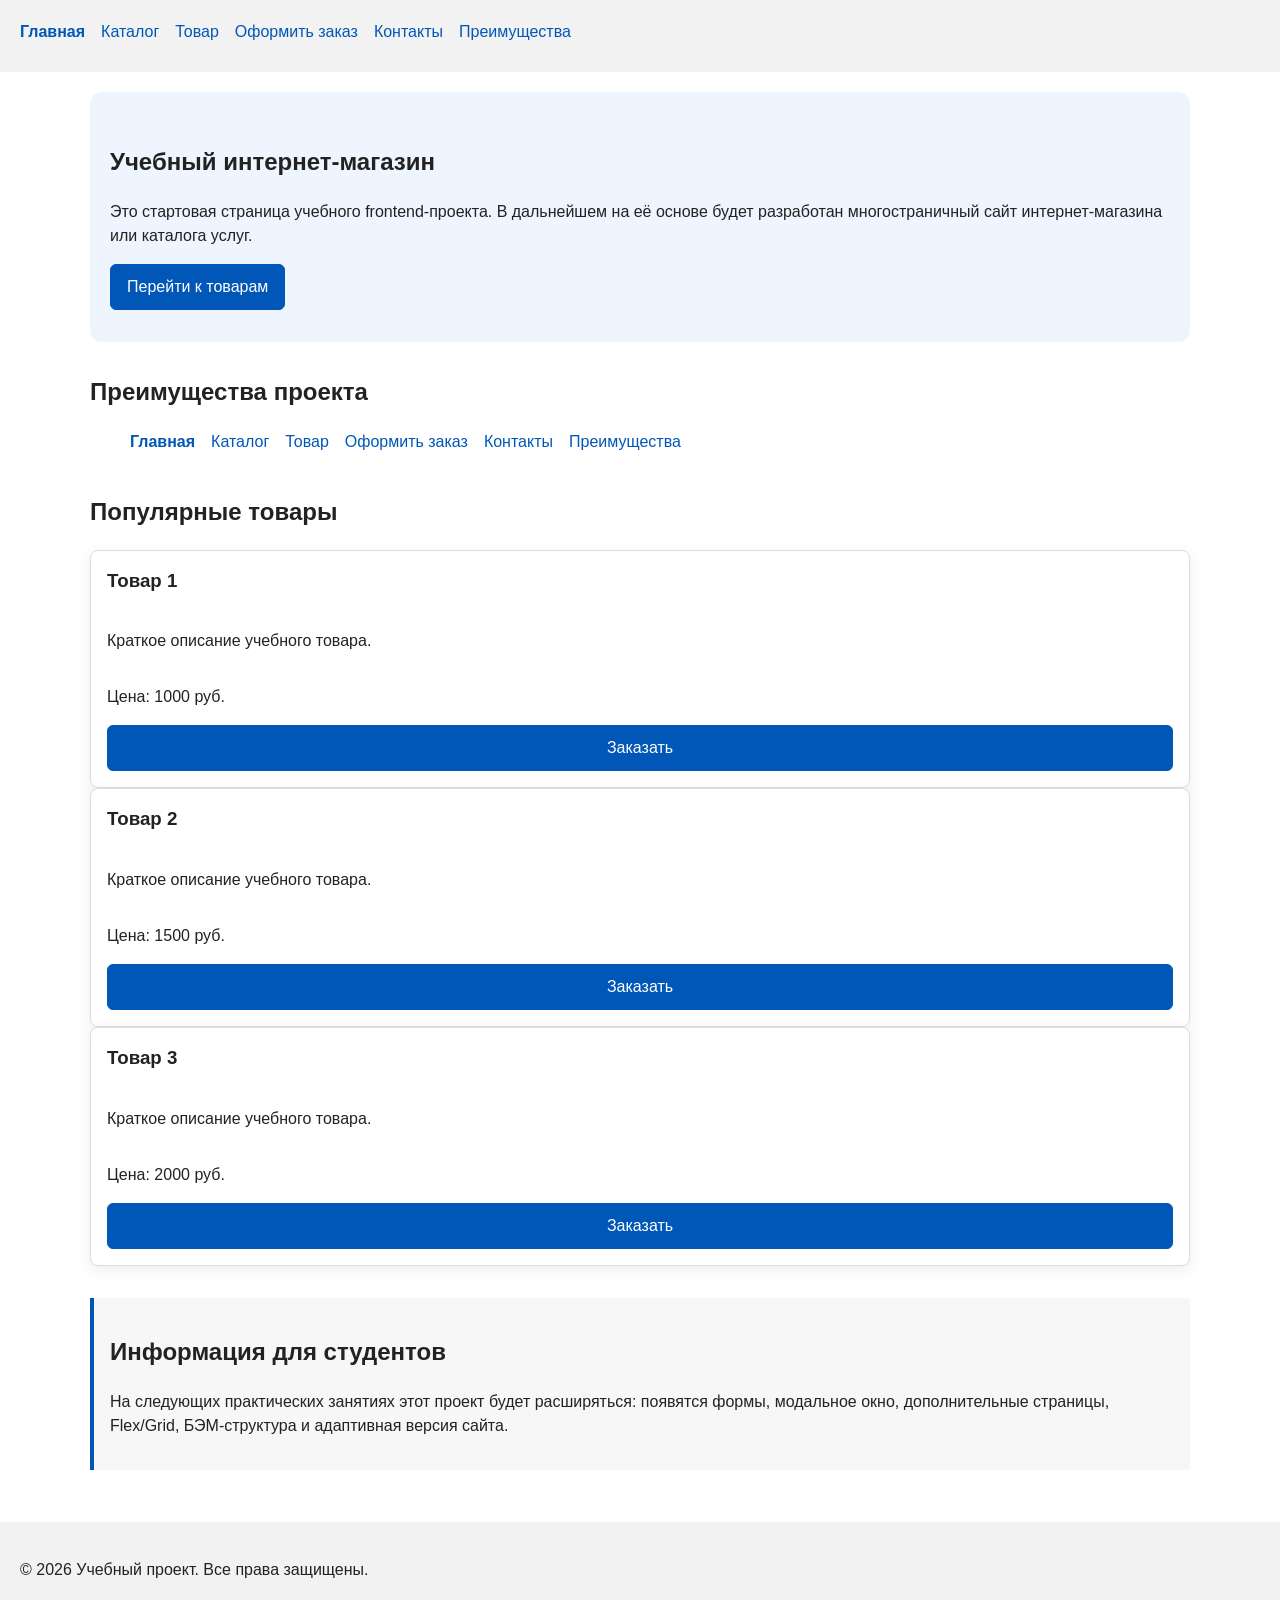
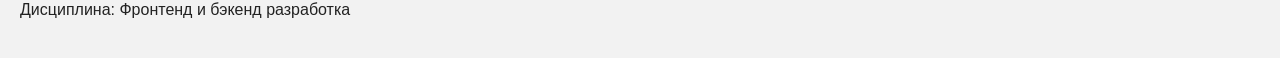
==== index.html @ 7f811d86 "kontrol-2" ====
<!DOCTYPE html>
<html lang="ru">
<head>
    <meta charset="UTF-8">
    <meta name="viewport" content="width=device-width, initial-scale=1.0">
    <title>Учебный интернет-магазин</title>
    <link rel="stylesheet" href="css/style.css">
    <script src="js/main.js" defer></script>
</head>
<body>

    <header>
            <nav class="site-nav" aria-label="Основная навигация">
        <ul class="site-nav__list">
            <li class="site-nav__item">
                <a
                    class="site-nav__link site-nav__link--active"
                    href="index.html"
                >
                    Главная
                </a>
            </li>

            <li class="site-nav__item">
                <a class="site-nav__link" href="catalog.html">
                    Каталог
                </a>
            </li>

            <li class="site-nav__item">
                <a class="site-nav__link" href="product.html">
                    Товар
                </a>
            </li>

            <li class="site-nav__item">
                <a class="site-nav__link" href="order.html">
                    Оформить заказ
                </a>
            </li>

            <li class="site-nav__item">
                <a class="site-nav__link" href="contacts.html">
                    Контакты
                </a>
            </li>

            <li class="site-nav__item">
                <a class="site-nav__link" href="#advantages">
                    Преимущества
                </a>
            </li>
        </ul>
    </nav>
    </header>

    <main>
        <section class="hero">
            <h1>Учебный интернет-магазин</h1>

            <p>
                Это стартовая страница учебного frontend-проекта.
                В дальнейшем на её основе будет разработан многостраничный
                сайт интернет-магазина или каталога услуг.
            </p>

            <a class="button" href="#popular">Перейти к товарам</a>
        </section>

        <section class="section" id="advantages">
            <h2>Преимущества проекта</h2>

            <ul class="advantages-list">
                <ul class="site-nav__list">
                    <li class="site-nav__item">
                        <a class="site-nav__link site-nav__link--active" href="index.html">
                            Главная
                        </a>
                    </li>

                    <li class="site-nav__item">
                        <a class="site-nav__link" href="catalog.html">
                            Каталог
                        </a>
                    </li>

                    <li class="site-nav__item">
                        <a class="site-nav__link" href="product.html">
                            Товар
                        </a>
                    </li>

                    <li class="site-nav__item">
                        <a class="site-nav__link" href="order.html">
                            Оформить заказ
                        </a>
                    </li>

                    <li class="site-nav__item">
                        <a class="site-nav__link" href="contacts.html">
                            Контакты
                        </a>
                    </li>

                    <li class="site-nav__item">
                        <a class="site-nav__link" href="index.html#advantages">
                            Преимущества
                        </a>
                    </li>
                </ul>
            </ul>
        </section>

        <section class="section" id="popular">
            <h2>Популярные товары</h2>

            <article class="product-card">
                <h3>Товар 1</h3>
                <p>Краткое описание учебного товара.</p>
                <p>Цена: 1000 руб.</p>
                <button class="button product-card__button" type="button" data-product="Товар 1">
  Заказать
</button>

            </article>

            <article class="product-card">
                <h3>Товар 2</h3>
                <p>Краткое описание учебного товара.</p>
                <p>Цена: 1500 руб.</p>
                <button class="button product-card__button" type="button" data-product="Товар 1">
  Заказать
</button>

            </article>

            <article class="product-card">
                <h3>Товар 3</h3>
                <p>Краткое описание учебного товара.</p>
                <p>Цена: 2000 руб.</p>
                <button class="button product-card__button" type="button" data-product="Товар 1">
  Заказать
</button>

            </article>
        </section>

        <aside class="aside-info">
            <h2>Информация для студентов</h2>

            <p>
                На следующих практических занятиях этот проект будет
                расширяться: появятся формы, модальное окно, дополнительные
                страницы, Flex/Grid, БЭМ-структура и адаптивная версия сайта.
            </p>
        </aside>
    </main>

    <footer id="contacts">
        <p>&copy; 2026 Учебный проект. Все права защищены.</p>
        <p>Дисциплина: Фронтенд и бэкенд разработка</p>
    </footer>

    <dialog class="order-dialog" id="order-dialog" aria-labelledby="order-dialog-title">
  <h2 id="order-dialog-title">Оформление заявки</h2>

  <form class="order-form" id="order-form" action="#" method="post" novalidate>
    <input id="selected-product" name="selected-product" type="hidden">

    <div class="form-field">
      <label for="order-name">Имя</label>
      <input
        id="order-name"
        name="name"
        type="text"
        placeholder="Введите ваше имя"
        minlength="2"
        autocomplete="given-name"
        required
      >
    </div>

    <div class="form-field">
      <label for="order-email">E-mail</label>
      <input
        id="order-email"
        name="email"
        type="email"
        placeholder="example@mail.ru"
        autocomplete="email"
        required
      >
    </div>

    <div class="form-field">
      <label for="order-phone">Телефон</label>
      <input
        id="order-phone"
        name="phone"
        type="tel"
        inputmode="tel"
        placeholder="+7 (900) 000-00-00"
        pattern="^\+7 \(\d{3}\) \d{3}-\d{2}-\d{2}$"
        required
      >
      <small>Формат: +7 (900) 000-00-00</small>
    </div>

    <div class="form-field">
      <label for="order-date">Дата связи</label>
      <input
        id="order-date"
        name="date"
        type="date"
      >
    </div>

    <div class="form-field">
      <label for="order-topic">Тема заявки</label>
      <select id="order-topic" name="topic" required>
        <option value="">Выберите тему</option>
        <option value="product">Заказ товара</option>
        <option value="consultation">Консультация</option>
        <option value="delivery">Доставка</option>
      </select>
    </div>

    <div class="form-field">
      <label for="order-comment">Комментарий</label>
      <textarea
        id="order-comment"
        name="comment"
        rows="4"
        placeholder="Укажите дополнительную информацию"
      ></textarea>
    </div>

    <div class="form-field form-field--checkbox">
      <label>
        <input
          id="order-agreement"
          name="agreement"
          type="checkbox"
          required
        >
        Я согласен на обработку данных
      </label>
    </div>

    <div class="form-actions">
      <button type="button" id="close-order-dialog">Закрыть</button>
      <button type="submit">Отправить заявку</button>
    </div>
  </form>
</dialog>

<p class="success-message" id="success-message" hidden>
  Форма успешно отправлена!
</p>


</body>
</html>
---- css/style.css ----
:root {
    --color-bg: #ffffff;
    --color-surface: #f7f7f7;
    --color-text: #222222;
    --color-muted: #666666;
    --color-primary: #0057b8;
    --color-primary-dark: #003f86;
    --color-border: #dddddd;
    --color-danger: #b00020;
    --color-success: #168a2f;
    --color-accent: #ffcc00;

    --space-xs: 4px;
    --space-sm: 8px;
    --space-md: 16px;
    --space-lg: 24px;
    --space-xl: 32px;

    --radius-sm: 6px;
    --radius-md: 8px;
    --radius-lg: 12px;

    --shadow-card: 0 4px 16px rgba(0, 0, 0, 0.08);
}

* {
    box-sizing: border-box;
}

/*
Основные настройки страницы.
margin: 0 убирает стандартный белый отступ браузера.
*/
body {
    margin: 0;
    font-family: Arial, sans-serif;
    line-height: 1.5;
    color: #222222;
    background-color: #ffffff;
}

/*
Добавляем внутренние отступы крупным частям страницы.
*/
header,
main,
footer {
    padding: 20px;
}

/*
Оформление шапки.
*/
header {
    background-color: #f2f2f2;
}

/*
Оформление подвала.
*/
footer {
    background-color: #f2f2f2;
}

/*
Ограничиваем ширину содержимого шапки.
margin: 0 auto размещает блок по центру.
*/
.site-header {
    display: flex;
    align-items: center;
    justify-content: space-between;
    gap: var(--space-lg);

    max-width: 1100px;
    margin: 0 auto;
}

/*
Текстовый логотип.
*/
.site-logo {
    font-weight: bold;
    text-decoration: none;
    color: #222222;
}

/*
Убираем маркеры и стандартные отступы у списка меню.
*/
.site-nav__list {
    display: flex;
    flex-wrap: wrap;
    gap: var(--space-md);

    padding: 0;
    margin: 0;
    list-style: none;
}

/*
Расстояние между пунктами меню.
*/
.site-nav__list li {
    margin-bottom: 8px;
}

/*
Оформление ссылок меню.
*/
.site-nav__list a {
    color: #0057b8;
    text-decoration: none;
}

/*
Подчёркивание ссылки при наведении.
*/
.site-nav__list a:hover {
    text-decoration: underline;
}

/*
Первый крупный блок страницы.
*/
.hero {
    max-width: 1100px;
    margin: 0 auto 32px;
    padding: 32px 20px;
    background-color: #eef5ff;
    border-radius: 12px;
}

/*
Общее оформление разделов.
*/
.section {
    max-width: 1100px;
    margin: 0 auto 32px;
}

/*
Убираем лишний верхний отступ у заголовка раздела.
*/
.section h2 {
    margin-top: 0;
}

/*
Карточка товара.
*/
.product-card {
    margin-bottom: 16px;
    padding: 16px;
    border: 1px solid #dddddd;
    border-radius: 8px;
    background-color: #ffffff;
}

/*
Убираем верхний отступ у заголовка карточки.
*/
.product-card h3 {
    margin-top: 0;
}

/*
Оформляем обычную ссылку как кнопку.
*/
.button {
    display: inline-block;
    padding: 10px 16px;
    color: #ffffff;
    background-color: #0057b8;
    text-decoration: none;
    border-radius: 6px;
}

/*
Изменение цвета кнопки при наведении.
*/
.button:hover {
    background-color: #003f86;
}

/*
Дополнительный информационный блок.
*/
.aside-info {
    max-width: 1100px;
    margin: 0 auto 32px;
    padding: 16px;
    border-left: 4px solid #0057b8;
    background-color: #f7f7f7;
}

/*
  Модальное окно.
  Элемент dialog сам умеет открываться поверх страницы.
*/
.order-dialog {
  width: min(100% - 32px, 560px);
  padding: 24px;
  border: none;
  border-radius: 12px;
}

/*
  Затемнение фона за модальным окном.
*/
.order-dialog::backdrop {
  background-color: rgba(0, 0, 0, 0.5);
}

/*
  Поле формы.
  Каждый блок получает нижний отступ.
*/
.form-field {
  margin-bottom: 16px;
}

/*
  Подпись поля.
*/
.form-field label {
  display: block;
  margin-bottom: 6px;
}

/*
  Основные поля формы.
*/
.form-field input,
.form-field select,
.form-field textarea {
  width: 100%;
  padding: 10px 12px;
  border: 1px solid #cccccc;
  border-radius: 6px;
  font: inherit;
}

/*
  Checkbox не должен занимать всю ширину.
*/
.form-field input[type="checkbox"] {
  width: auto;
}

/*
  Подсказка под полем телефона.
*/
.form-field small {
  display: block;
  margin-top: 4px;
  color: #666666;
}

/*
  Видимый фокус для клавиатурной навигации.
*/
.form-field input:focus-visible,
.form-field select:focus-visible,
.form-field textarea:focus-visible,
.form-actions button:focus-visible {
  outline: 2px solid #0057b8;
  outline-offset: 2px;
}

/*
  Подсветка ошибочных полей.
  Атрибут aria-invalid будет добавляться через JavaScript.
*/
[aria-invalid="true"] {
  border-color: #b00020;
}

/*
  Кнопки формы.
*/
.form-actions {
  display: flex;
  gap: 12px;
  margin-top: 20px;
}

/*
  Сообщение об успешной отправке.
*/
.success-message {
  max-width: 1100px;
  margin: 24px auto;
  padding: 16px;
  border-left: 4px solid #168a2f;
  background-color: #eefaf0;
}

/*
Хлебные крошки.
*/
.breadcrumbs {
    display: flex;
    flex-wrap: wrap;
    gap: var(--space-sm);
    margin-bottom: var(--space-md);
    color: var(--color-muted);
}

.breadcrumbs a {
    color: var(--color-primary);
}

/*
Основная раскладка каталога.

Слева находится блок фильтров,
справа — каталог товаров.
*/
.catalog-layout {
    display: grid;
    grid-template-columns: 240px minmax(0, 1fr);
    gap: var(--space-lg);

    max-width: 1100px;
    margin: 0 auto;
}

/*
Боковой блок фильтров.

position: sticky оставляет фильтры видимыми
при прокрутке страницы.
*/
.catalog-filter {
    position: sticky;
    top: var(--space-md);

    align-self: start;
    padding: var(--space-md);

    border: 1px solid var(--color-border);
    border-radius: var(--radius-md);
    background-color: var(--color-surface);
}

.catalog-filter__title {
    margin-top: 0;
}

/*
Группа фильтров.
*/
.filter-form__group {
    margin: 0 0 var(--space-lg);
    padding: 0;

    border: none;
}

.filter-form__group legend {
    margin-bottom: var(--space-sm);
    font-weight: bold;
}

.filter-form__option {
    display: block;
    margin-bottom: var(--space-sm);
}

/*
Заголовок каталога.
*/
.catalog-content h2 {
    margin-top: 0;
}

/*
Сетка карточек товаров.
*/
.product-grid {
    display: grid;
    grid-template-columns: repeat(3, minmax(0, 1fr));
    gap: var(--space-md);
}

/*
Карточка используется как контейнер
для абсолютно расположенного бейджа.
*/
.product-card {
    position: relative;

    display: flex;
    flex-direction: column;

    margin: 0;
    padding: var(--space-md);

    border: 1px solid var(--color-border);
    border-radius: var(--radius-md);
    background-color: var(--color-bg);
    box-shadow: var(--shadow-card);
}

/*
Бейдж располагается в верхнем правом углу карточки.
*/
.product-card__badge {
    position: absolute;
    top: var(--space-sm);
    right: var(--space-sm);

    padding: var(--space-xs) var(--space-sm);

    color: var(--color-text);
    background-color: var(--color-accent);
    border-radius: var(--radius-sm);
    font-size: 14px;
    font-weight: bold;
}

/*
Временная область изображения товара.
Позже эмодзи можно заменить настоящими изображениями.
*/
.product-card__image {
    display: grid;
    place-items: center;

    min-height: 140px;
    margin-bottom: var(--space-md);

    background-color: #eef5ff;
    border-radius: var(--radius-md);
    font-size: 56px;
}

/*
Категория товара.
*/
.product-card__category {
    margin: 0 0 var(--space-xs);
    color: var(--color-muted);
    font-size: 14px;
}

/*
Название карточки.
*/
.product-card__title {
    margin: 0 0 var(--space-sm);
}

/*
Описание карточки.
*/
.product-card__description {
    margin: 0 0 var(--space-md);
    color: var(--color-muted);
}

/*
Цена прижимается к нижней части карточки.
*/
.product-card__price {
    margin-top: auto;
    margin-bottom: var(--space-md);

    font-size: 20px;
    font-weight: bold;
}

/*
Группа кнопок карточки.
*/
.product-card__actions {
    display: flex;
    flex-wrap: wrap;
    gap: var(--space-sm);
}

/*
Основная кнопка.
*/
.button {
    display: inline-block;
    padding: 10px 16px;

    border: 1px solid var(--color-primary);
    border-radius: var(--radius-sm);

    color: #ffffff;
    background-color: var(--color-primary);

    font: inherit;
    text-decoration: none;
    cursor: pointer;
}

/*
Состояние наведения.
*/
.button:hover {
    background-color: var(--color-primary-dark);
}

/*
Видимый фокус для клавиатурной навигации.
*/
.button:focus-visible {
    outline: 2px solid var(--color-primary);
    outline-offset: 3px;
}

/*
Второстепенная кнопка.
*/
.button--secondary {
    color: var(--color-primary);
    background-color: transparent;
}

.button--secondary:hover {
    color: #ffffff;
    background-color: var(--color-primary);
}

.site-nav__item {
    margin: 0;
}

.site-nav__link {
    color: var(--color-primary);
    text-decoration: none;
}

.site-nav__link:hover {
    text-decoration: underline;
}

.site-nav__link:focus-visible {
    outline: 2px solid var(--color-primary);
    outline-offset: 3px;
    border-radius: var(--radius-sm);
}

.site-nav__link--active {
    color: var(--color-text);
    font-weight: bold;
    text-decoration: underline;
}
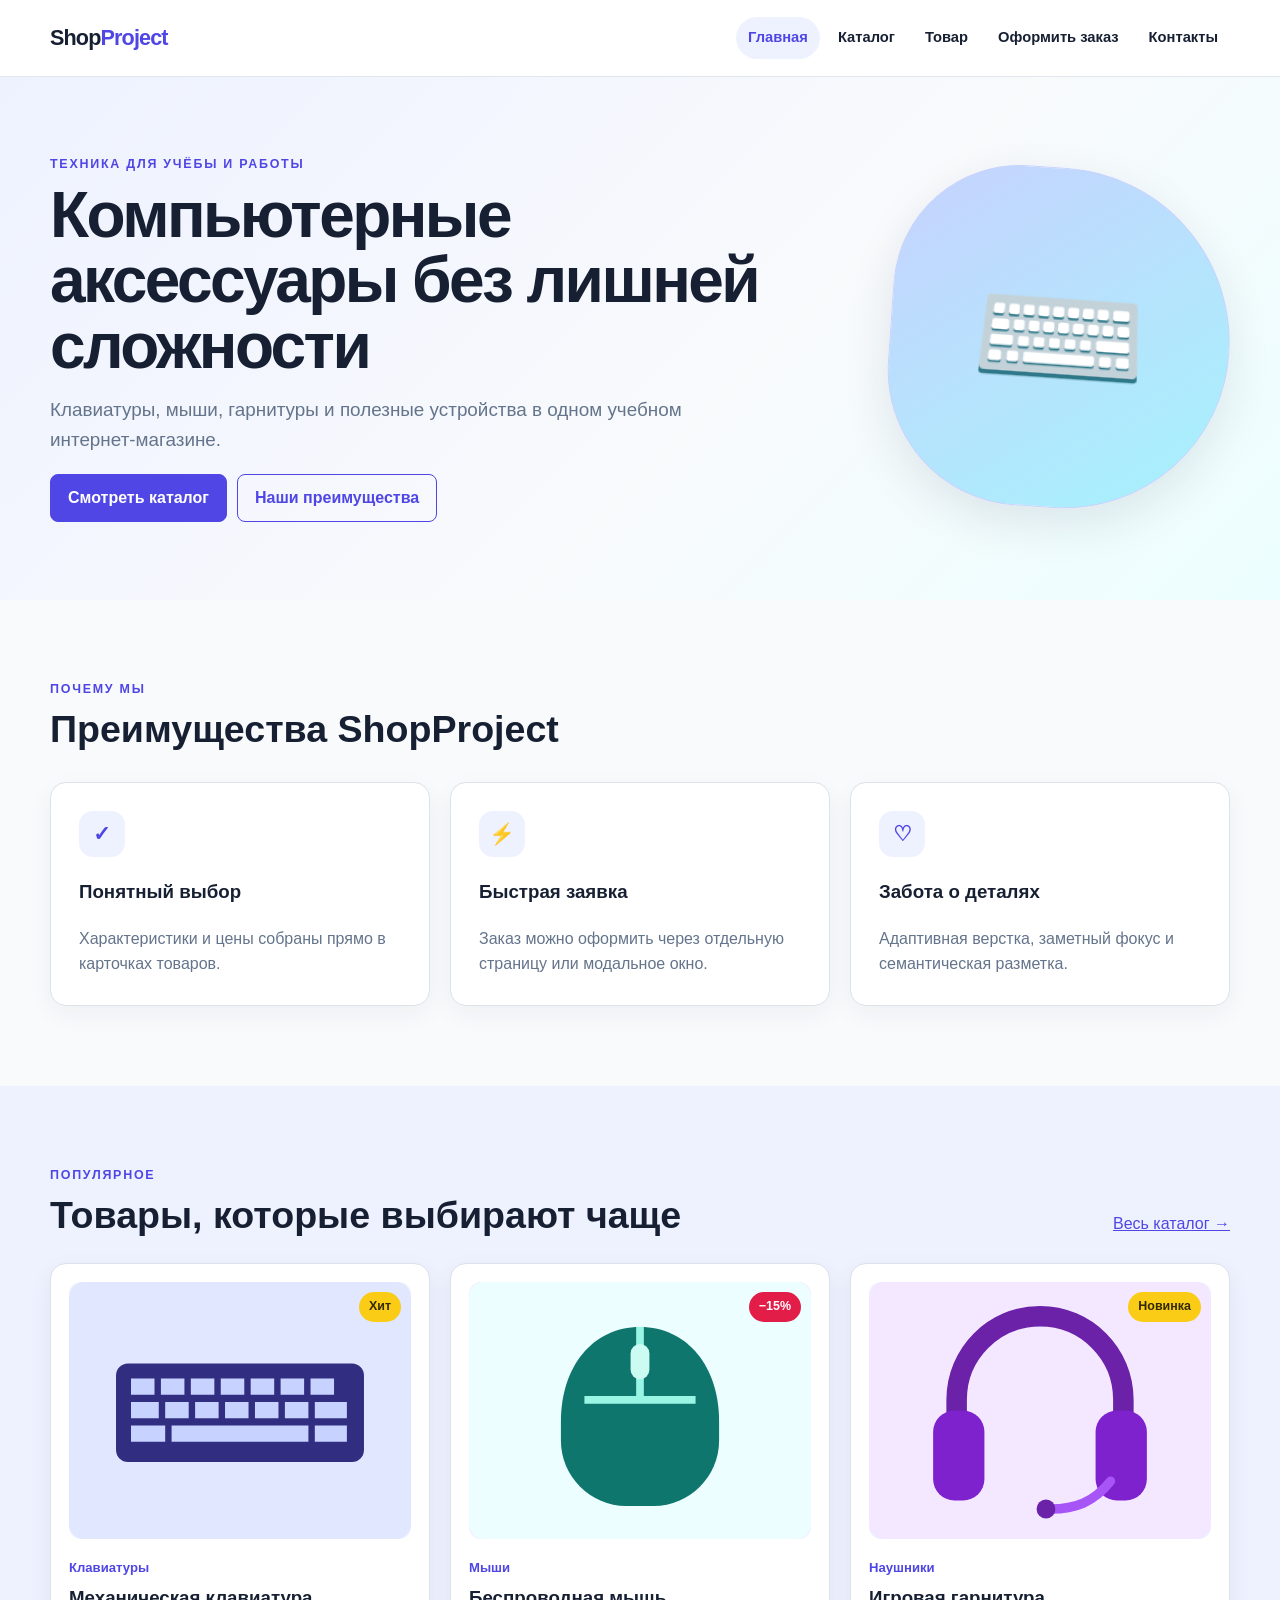
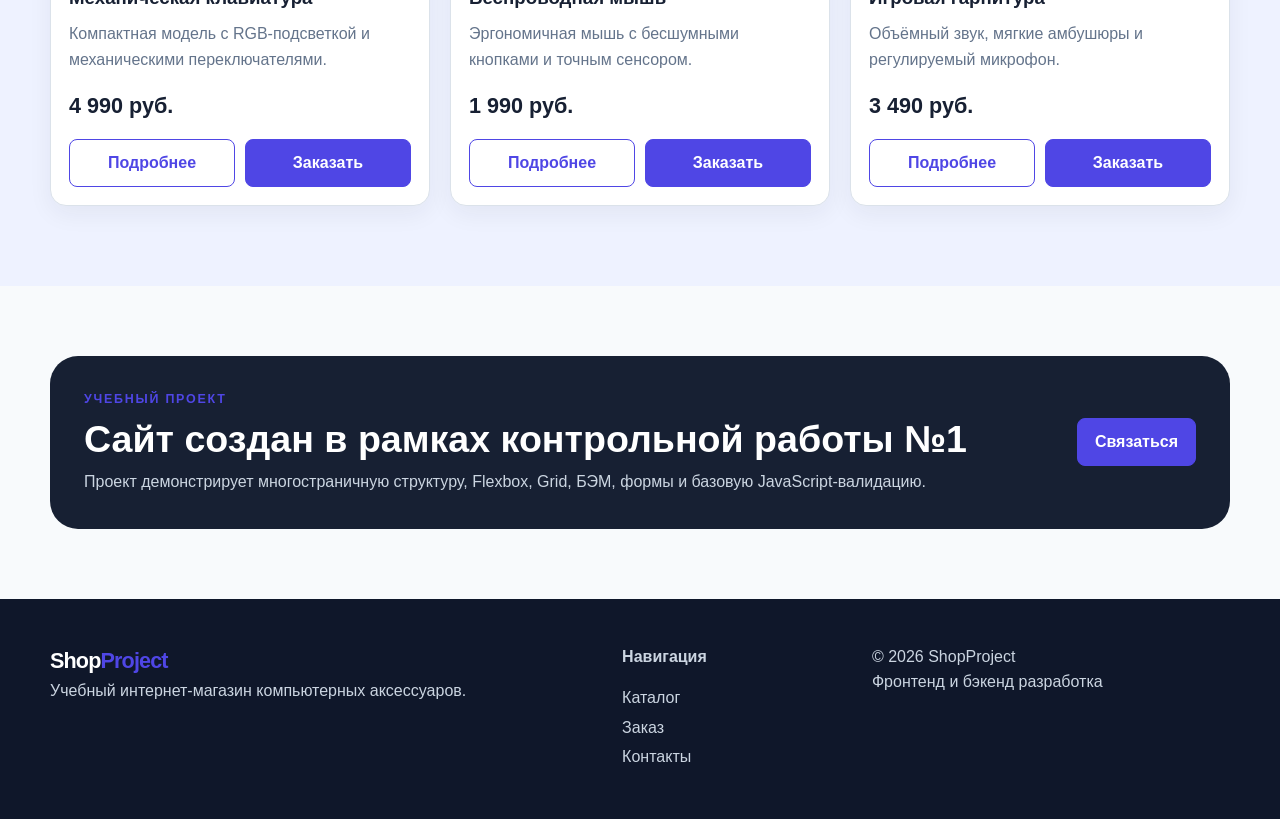
==== commit 6388e941: "global fix" ====
--- a/index.html
+++ b/index.html
@@ -1,263 +1,23 @@
-<!DOCTYPE html>
+<!doctype html>
 <html lang="ru">
 <head>
-    <meta charset="UTF-8">
-    <meta name="viewport" content="width=device-width, initial-scale=1.0">
-    <title>Учебный интернет-магазин</title>
-    <link rel="stylesheet" href="css/style.css">
-    <script src="js/main.js" defer></script>
+  <meta charset="utf-8"><meta name="viewport" content="width=device-width, initial-scale=1">
+  <meta name="description" content="ShopProject — учебный интернет-магазин компьютерных аксессуаров.">
+  <title>ShopProject — компьютерные аксессуары</title>
+  <link rel="stylesheet" href="css/style.css"><script src="js/main.js" defer></script>
 </head>
 <body>
-
-    <header>
-            <nav class="site-nav" aria-label="Основная навигация">
-        <ul class="site-nav__list">
-            <li class="site-nav__item">
-                <a
-                    class="site-nav__link site-nav__link--active"
-                    href="index.html"
-                >
-                    Главная
-                </a>
-            </li>
-
-            <li class="site-nav__item">
-                <a class="site-nav__link" href="catalog.html">
-                    Каталог
-                </a>
-            </li>
-
-            <li class="site-nav__item">
-                <a class="site-nav__link" href="product.html">
-                    Товар
-                </a>
-            </li>
-
-            <li class="site-nav__item">
-                <a class="site-nav__link" href="order.html">
-                    Оформить заказ
-                </a>
-            </li>
-
-            <li class="site-nav__item">
-                <a class="site-nav__link" href="contacts.html">
-                    Контакты
-                </a>
-            </li>
-
-            <li class="site-nav__item">
-                <a class="site-nav__link" href="#advantages">
-                    Преимущества
-                </a>
-            </li>
-        </ul>
-    </nav>
-    </header>
-
-    <main>
-        <section class="hero">
-            <h1>Учебный интернет-магазин</h1>
-
-            <p>
-                Это стартовая страница учебного frontend-проекта.
-                В дальнейшем на её основе будет разработан многостраничный
-                сайт интернет-магазина или каталога услуг.
-            </p>
-
-            <a class="button" href="#popular">Перейти к товарам</a>
-        </section>
-
-        <section class="section" id="advantages">
-            <h2>Преимущества проекта</h2>
-
-            <ul class="advantages-list">
-                <ul class="site-nav__list">
-                    <li class="site-nav__item">
-                        <a class="site-nav__link site-nav__link--active" href="index.html">
-                            Главная
-                        </a>
-                    </li>
-
-                    <li class="site-nav__item">
-                        <a class="site-nav__link" href="catalog.html">
-                            Каталог
-                        </a>
-                    </li>
-
-                    <li class="site-nav__item">
-                        <a class="site-nav__link" href="product.html">
-                            Товар
-                        </a>
-                    </li>
-
-                    <li class="site-nav__item">
-                        <a class="site-nav__link" href="order.html">
-                            Оформить заказ
-                        </a>
-                    </li>
-
-                    <li class="site-nav__item">
-                        <a class="site-nav__link" href="contacts.html">
-                            Контакты
-                        </a>
-                    </li>
-
-                    <li class="site-nav__item">
-                        <a class="site-nav__link" href="index.html#advantages">
-                            Преимущества
-                        </a>
-                    </li>
-                </ul>
-            </ul>
-        </section>
-
-        <section class="section" id="popular">
-            <h2>Популярные товары</h2>
-
-            <article class="product-card">
-                <h3>Товар 1</h3>
-                <p>Краткое описание учебного товара.</p>
-                <p>Цена: 1000 руб.</p>
-                <button class="button product-card__button" type="button" data-product="Товар 1">
-  Заказать
-</button>
-
-            </article>
-
-            <article class="product-card">
-                <h3>Товар 2</h3>
-                <p>Краткое описание учебного товара.</p>
-                <p>Цена: 1500 руб.</p>
-                <button class="button product-card__button" type="button" data-product="Товар 1">
-  Заказать
-</button>
-
-            </article>
-
-            <article class="product-card">
-                <h3>Товар 3</h3>
-                <p>Краткое описание учебного товара.</p>
-                <p>Цена: 2000 руб.</p>
-                <button class="button product-card__button" type="button" data-product="Товар 1">
-  Заказать
-</button>
-
-            </article>
-        </section>
-
-        <aside class="aside-info">
-            <h2>Информация для студентов</h2>
-
-            <p>
-                На следующих практических занятиях этот проект будет
-                расширяться: появятся формы, модальное окно, дополнительные
-                страницы, Flex/Grid, БЭМ-структура и адаптивная версия сайта.
-            </p>
-        </aside>
-    </main>
-
-    <footer id="contacts">
-        <p>&copy; 2026 Учебный проект. Все права защищены.</p>
-        <p>Дисциплина: Фронтенд и бэкенд разработка</p>
-    </footer>
-
-    <dialog class="order-dialog" id="order-dialog" aria-labelledby="order-dialog-title">
-  <h2 id="order-dialog-title">Оформление заявки</h2>
-
-  <form class="order-form" id="order-form" action="#" method="post" novalidate>
-    <input id="selected-product" name="selected-product" type="hidden">
-
-    <div class="form-field">
-      <label for="order-name">Имя</label>
-      <input
-        id="order-name"
-        name="name"
-        type="text"
-        placeholder="Введите ваше имя"
-        minlength="2"
-        autocomplete="given-name"
-        required
-      >
-    </div>
-
-    <div class="form-field">
-      <label for="order-email">E-mail</label>
-      <input
-        id="order-email"
-        name="email"
-        type="email"
-        placeholder="example@mail.ru"
-        autocomplete="email"
-        required
-      >
-    </div>
-
-    <div class="form-field">
-      <label for="order-phone">Телефон</label>
-      <input
-        id="order-phone"
-        name="phone"
-        type="tel"
-        inputmode="tel"
-        placeholder="+7 (900) 000-00-00"
-        pattern="^\+7 \(\d{3}\) \d{3}-\d{2}-\d{2}$"
-        required
-      >
-      <small>Формат: +7 (900) 000-00-00</small>
-    </div>
-
-    <div class="form-field">
-      <label for="order-date">Дата связи</label>
-      <input
-        id="order-date"
-        name="date"
-        type="date"
-      >
-    </div>
-
-    <div class="form-field">
-      <label for="order-topic">Тема заявки</label>
-      <select id="order-topic" name="topic" required>
-        <option value="">Выберите тему</option>
-        <option value="product">Заказ товара</option>
-        <option value="consultation">Консультация</option>
-        <option value="delivery">Доставка</option>
-      </select>
-    </div>
-
-    <div class="form-field">
-      <label for="order-comment">Комментарий</label>
-      <textarea
-        id="order-comment"
-        name="comment"
-        rows="4"
-        placeholder="Укажите дополнительную информацию"
-      ></textarea>
-    </div>
-
-    <div class="form-field form-field--checkbox">
-      <label>
-        <input
-          id="order-agreement"
-          name="agreement"
-          type="checkbox"
-          required
-        >
-        Я согласен на обработку данных
-      </label>
-    </div>
-
-    <div class="form-actions">
-      <button type="button" id="close-order-dialog">Закрыть</button>
-      <button type="submit">Отправить заявку</button>
-    </div>
-  </form>
-</dialog>
-
-<p class="success-message" id="success-message" hidden>
-  Форма успешно отправлена!
-</p>
-
-
-</body>
-</html>
+  <header class="site-header"><div class="container site-header__inner"><a class="site-logo" href="index.html">Shop<span>Project</span></a><nav class="site-nav" aria-label="Основная навигация"><ul class="site-nav__list"><li><a class="site-nav__link site-nav__link--active" href="index.html" aria-current="page">Главная</a></li><li><a class="site-nav__link" href="catalog.html">Каталог</a></li><li><a class="site-nav__link" href="product.html">Товар</a></li><li><a class="site-nav__link" href="order.html">Оформить заказ</a></li><li><a class="site-nav__link" href="contacts.html">Контакты</a></li></ul></nav></div></header>
+  <main>
+    <section class="hero"><div class="container hero__inner"><div class="hero__content"><p class="eyebrow">Техника для учёбы и работы</p><h1>Компьютерные аксессуары без лишней сложности</h1><p class="hero__text">Клавиатуры, мыши, гарнитуры и полезные устройства в одном учебном интернет-магазине.</p><div class="hero__actions"><a class="button" href="catalog.html">Смотреть каталог</a><a class="button button--secondary" href="#advantages">Наши преимущества</a></div></div><div class="hero__visual" aria-hidden="true">⌨️</div></div></section>
+    <section class="section" id="advantages"><div class="container"><p class="eyebrow">Почему мы</p><h2>Преимущества ShopProject</h2><div class="advantages-grid"><article class="feature-card"><span aria-hidden="true">✓</span><h3>Понятный выбор</h3><p>Характеристики и цены собраны прямо в карточках товаров.</p></article><article class="feature-card"><span aria-hidden="true">⚡</span><h3>Быстрая заявка</h3><p>Заказ можно оформить через отдельную страницу или модальное окно.</p></article><article class="feature-card"><span aria-hidden="true">♡</span><h3>Забота о деталях</h3><p>Адаптивная верстка, заметный фокус и семантическая разметка.</p></article></div></div></section>
+    <section class="section section--muted" id="popular"><div class="container"><div class="section-heading"><div><p class="eyebrow">Популярное</p><h2>Товары, которые выбирают чаще</h2></div><a href="catalog.html">Весь каталог →</a></div><div class="product-grid product-grid--home">
+      <article class="product-card"><span class="product-card__badge">Хит</span><img class="product-card__image" src="images/keyboard.svg" alt="Механическая клавиатура"><p class="product-card__category">Клавиатуры</p><h3 class="product-card__title">Механическая клавиатура</h3><p class="product-card__description">Компактная модель с RGB-подсветкой и механическими переключателями.</p><p class="product-card__price">4 990 руб.</p><div class="product-card__actions"><a class="button button--secondary" href="product.html">Подробнее</a><button class="button product-card__button" type="button" data-product="Механическая клавиатура">Заказать</button></div></article>
+      <article class="product-card"><span class="product-card__badge product-card__badge--sale">−15%</span><img class="product-card__image" src="images/mouse.svg" alt="Беспроводная мышь"><p class="product-card__category">Мыши</p><h3 class="product-card__title">Беспроводная мышь</h3><p class="product-card__description">Эргономичная мышь с бесшумными кнопками и точным сенсором.</p><p class="product-card__price">1 990 руб.</p><div class="product-card__actions"><a class="button button--secondary" href="product.html">Подробнее</a><button class="button product-card__button" type="button" data-product="Беспроводная мышь">Заказать</button></div></article>
+      <article class="product-card"><span class="product-card__badge">Новинка</span><img class="product-card__image" src="images/headphones.svg" alt="Игровая гарнитура"><p class="product-card__category">Наушники</p><h3 class="product-card__title">Игровая гарнитура</h3><p class="product-card__description">Объёмный звук, мягкие амбушюры и регулируемый микрофон.</p><p class="product-card__price">3 490 руб.</p><div class="product-card__actions"><a class="button button--secondary" href="product.html">Подробнее</a><button class="button product-card__button" type="button" data-product="Игровая гарнитура">Заказать</button></div></article>
+    </div></div></section>
+    <aside class="container info-banner"><div><p class="eyebrow">Учебный проект</p><h2>Сайт создан в рамках контрольной работы №1</h2><p>Проект демонстрирует многостраничную структуру, Flexbox, Grid, БЭМ, формы и базовую JavaScript-валидацию.</p></div><a class="button" href="contacts.html">Связаться</a></aside>
+  </main>
+  <footer class="site-footer"><div class="container site-footer__inner"><div><a class="site-logo site-logo--footer" href="index.html">Shop<span>Project</span></a><p>Учебный интернет-магазин компьютерных аксессуаров.</p></div><div><p><strong>Навигация</strong></p><a href="catalog.html">Каталог</a><a href="order.html">Заказ</a><a href="contacts.html">Контакты</a></div><p>© 2026 ShopProject<br>Фронтенд и бэкенд разработка</p></div></footer>
+  <dialog class="order-dialog" id="order-dialog" aria-labelledby="order-dialog-title"><button class="dialog-close" id="close-order-dialog" type="button" aria-label="Закрыть окно">×</button><p class="eyebrow">Быстрая заявка</p><h2 id="order-dialog-title">Оформление заказа</h2><form class="order-form" id="order-form" action="#" method="post" novalidate><input id="selected-product" name="product" type="hidden"><div class="form-field"><label for="order-name">Имя</label><input id="order-name" name="name" type="text" minlength="2" autocomplete="name" required></div><div class="form-field"><label for="order-email">E-mail</label><input id="order-email" name="email" type="email" autocomplete="email" required></div><div class="form-field"><label for="order-phone">Телефон</label><input id="order-phone" name="phone" type="tel" placeholder="+7 (900) 000-00-00" pattern="^\+7 \(\d{3}\) \d{3}-\d{2}-\d{2}$" required><small>Формат: +7 (900) 000-00-00</small></div><div class="form-field"><label for="order-topic">Тема</label><select id="order-topic" name="topic" required><option value="">Выберите тему</option><option value="order">Заказ товара</option><option value="consultation">Консультация</option><option value="delivery">Доставка</option></select></div><div class="form-field"><label for="order-comment">Комментарий</label><textarea id="order-comment" name="comment" rows="3"></textarea></div><label class="checkbox"><input name="agreement" type="checkbox" required> Я согласен на обработку данных</label><button class="button button--wide" type="submit">Отправить заявку</button></form></dialog><p class="toast" id="success-message" role="status" hidden>Заявка успешно отправлена!</p>
+</body></html>
--- a/css/style.css
+++ b/css/style.css
@@ -1,552 +1,145 @@
 :root {
-    --color-bg: #ffffff;
-    --color-surface: #f7f7f7;
-    --color-text: #222222;
-    --color-muted: #666666;
-    --color-primary: #0057b8;
-    --color-primary-dark: #003f86;
-    --color-border: #dddddd;
-    --color-danger: #b00020;
-    --color-success: #168a2f;
-    --color-accent: #ffcc00;
+  --color-bg: #f8fafc; --color-surface: #fff; --color-text: #172033;
+  --color-muted: #64748b; --color-primary: #4f46e5; --color-primary-dark: #3730a3;
+  --color-accent: #facc15; --color-border: #dbe2ea; --color-success: #16803c;
+  --radius-sm: 8px; --radius-md: 16px; --radius-lg: 28px;
+  --shadow: 0 16px 45px rgba(30, 41, 59, .10); --max-width: 1180px;
+}
+* { box-sizing: border-box; }
+html { scroll-behavior: smooth; }
+body { margin: 0; color: var(--color-text); background: var(--color-bg); font: 16px/1.6 Arial, sans-serif; }
+img { display: block; max-width: 100%; }
+a { color: var(--color-primary); }
+h1, h2, h3, p { margin-top: 0; }
+h1 { max-width: 850px; margin-bottom: 16px; font-size: clamp(2.2rem, 5vw, 4.5rem); line-height: 1.02; letter-spacing: -.04em; }
+h2 { font-size: clamp(1.6rem, 3vw, 2.35rem); line-height: 1.15; }
+.container { width: min(calc(100% - 40px), var(--max-width)); margin-inline: auto; }
+.section { padding: 80px 0; }
+.section--muted { background: #eef2ff; }
+.eyebrow { margin-bottom: 8px; color: var(--color-primary); font-size: .78rem; font-weight: 800; letter-spacing: .14em; text-transform: uppercase; }
 
-    --space-xs: 4px;
-    --space-sm: 8px;
-    --space-md: 16px;
-    --space-lg: 24px;
-    --space-xl: 32px;
+.site-header { position: sticky; top: 0; z-index: 20; border-bottom: 1px solid rgba(219,226,234,.85); background: rgba(255,255,255,.94); backdrop-filter: blur(12px); }
+.site-header__inner { display: flex; min-height: 76px; align-items: center; justify-content: space-between; gap: 24px; }
+.site-logo { color: var(--color-text); font-size: 1.35rem; font-weight: 900; text-decoration: none; letter-spacing: -.04em; }
+.site-logo span { color: var(--color-primary); }
+.site-nav__list { display: flex; flex-wrap: wrap; gap: 6px; margin: 0; padding: 0; list-style: none; }
+.site-nav__link { display: block; padding: 9px 12px; color: var(--color-text); border-radius: 999px; font-size: .92rem; font-weight: 700; text-decoration: none; }
+.site-nav__link:hover, .site-nav__link--active { color: var(--color-primary); background: #eef2ff; }
+.site-nav__link:focus-visible, a:focus-visible, button:focus-visible, input:focus-visible, select:focus-visible, textarea:focus-visible { outline: 3px solid #818cf8; outline-offset: 3px; }
 
-    --radius-sm: 6px;
-    --radius-md: 8px;
-    --radius-lg: 12px;
+.hero { padding: 78px 0; overflow: hidden; background: linear-gradient(135deg, #eef2ff 0%, #f8fafc 58%, #ecfeff 100%); }
+.hero__inner { display: grid; grid-template-columns: 1.35fr .65fr; gap: 60px; align-items: center; }
+.hero__text { max-width: 660px; color: var(--color-muted); font-size: 1.18rem; }
+.hero__actions, .product-card__actions { display: flex; flex-wrap: wrap; gap: 10px; }
+.hero__visual { display: grid; width: min(340px, 100%); aspect-ratio: 1; place-items: center; justify-self: end; border: 1px solid #c7d2fe; border-radius: 42% 58% 55% 45%; background: linear-gradient(145deg, #c7d2fe, #a5f3fc); box-shadow: var(--shadow); font-size: clamp(5rem, 12vw, 9rem); transform: rotate(4deg); }
+.button { display: inline-flex; min-height: 44px; align-items: center; justify-content: center; padding: 10px 17px; border: 1px solid var(--color-primary); border-radius: var(--radius-sm); color: #fff; background: var(--color-primary); font: inherit; font-weight: 800; text-decoration: none; cursor: pointer; transition: .2s ease; }
+.button:hover { border-color: var(--color-primary-dark); background: var(--color-primary-dark); transform: translateY(-1px); }
+.button--secondary { color: var(--color-primary); background: transparent; }
+.button--secondary:hover { color: #fff; }
+.button--wide { width: 100%; }
+.button:disabled { opacity: .55; cursor: not-allowed; transform: none; }
 
-    --shadow-card: 0 4px 16px rgba(0, 0, 0, 0.08);
+.advantages-grid, .contacts-grid { display: grid; grid-template-columns: repeat(3, 1fr); gap: 20px; margin-top: 30px; }
+.feature-card, .contact-card { padding: 28px; border: 1px solid var(--color-border); border-radius: var(--radius-md); background: var(--color-surface); box-shadow: 0 8px 25px rgba(30,41,59,.05); }
+.feature-card > span, .contact-card > span { display: grid; width: 46px; height: 46px; margin-bottom: 20px; place-items: center; border-radius: 14px; color: var(--color-primary); background: #eef2ff; font-size: 1.3rem; font-weight: 900; }
+.feature-card p, .contact-card p { margin-bottom: 0; color: var(--color-muted); }
+.contact-card a, .contact-card address { display: block; margin-bottom: 10px; color: var(--color-text); font-size: 1.08rem; font-style: normal; font-weight: 800; }
+.section-heading { display: flex; align-items: end; justify-content: space-between; gap: 20px; margin-bottom: 26px; }
+.section-heading h2 { margin-bottom: 0; }
+
+.product-grid { display: grid; grid-template-columns: repeat(3, minmax(0, 1fr)); gap: 20px; }
+.product-card { position: relative; display: flex; min-width: 0; flex-direction: column; padding: 18px; border: 1px solid var(--color-border); border-radius: var(--radius-md); background: var(--color-surface); box-shadow: 0 8px 25px rgba(30,41,59,.06); transition: transform .2s ease, box-shadow .2s ease; }
+.product-card:hover { transform: translateY(-5px); box-shadow: var(--shadow); }
+.product-card__badge { position: absolute; top: 28px; right: 28px; z-index: 2; padding: 5px 10px; border-radius: 999px; color: #322b00; background: var(--color-accent); font-size: .78rem; font-weight: 900; }
+.product-card__badge--sale { color: #fff; background: #e11d48; }
+.product-card__image { width: 100%; aspect-ratio: 4/3; margin-bottom: 18px; object-fit: cover; border-radius: 12px; background: #eef2ff; }
+.product-card__category { margin-bottom: 5px; color: var(--color-primary); font-size: .82rem; font-weight: 800; }
+.product-card__title { margin-bottom: 9px; font-size: 1.17rem; }
+.product-card__description { margin-bottom: 16px; color: var(--color-muted); }
+.product-card__price { margin-top: auto; margin-bottom: 16px; font-size: 1.35rem; font-weight: 900; }
+.product-card__actions .button { flex: 1 1 110px; }
+
+.page-heading { padding: 54px 0 45px; border-bottom: 1px solid var(--color-border); background: #fff; }
+.page-heading h1 { font-size: clamp(2.1rem, 4vw, 3.4rem); }
+.page-heading p:last-child { max-width: 700px; margin-bottom: 0; color: var(--color-muted); }
+.breadcrumbs { display: flex; flex-wrap: wrap; gap: 8px; margin-bottom: 24px; color: var(--color-muted); font-size: .9rem; }
+.breadcrumbs a { color: var(--color-muted); }
+.catalog-layout { display: grid; grid-template-columns: 240px minmax(0, 1fr); gap: 30px; padding-block: 55px 80px; }
+.catalog-filter { position: sticky; top: 100px; align-self: start; padding: 22px; border: 1px solid var(--color-border); border-radius: var(--radius-md); background: #fff; }
+.catalog-filter h2 { font-size: 1.35rem; }
+.catalog-filter fieldset { margin: 0 0 24px; padding: 0; border: 0; }
+.catalog-filter legend { margin-bottom: 10px; font-weight: 900; }
+.catalog-filter label { display: block; margin: 9px 0; color: var(--color-muted); cursor: pointer; }
+.catalog-content > h2 { margin-bottom: 24px; }
+.back-to-top { position: fixed; right: 24px; bottom: 24px; z-index: 10; display: grid; width: 48px; height: 48px; place-items: center; border-radius: 50%; color: #fff; background: var(--color-primary); box-shadow: var(--shadow); font-size: 1.4rem; font-weight: 900; text-decoration: none; }
+
+.product-detail { display: grid; grid-template-columns: 1fr 1fr; gap: 55px; align-items: center; padding-block: 70px; }
+.product-detail__media { position: relative; padding: 28px; border-radius: var(--radius-lg); background: #eef2ff; }
+.product-detail__media img { width: 100%; border-radius: 18px; }
+.product-detail__price { margin: 25px 0; font-size: 2rem; font-weight: 900; }
+.check-list { padding: 0; list-style: none; }
+.check-list li { margin: 8px 0; }
+.check-list li::before { content: "✓"; margin-right: 10px; color: var(--color-success); font-weight: 900; }
+.table-wrapper { overflow-x: auto; }
+.specification-table { width: 100%; border-collapse: collapse; border-radius: var(--radius-md); overflow: hidden; background: #fff; }
+.specification-table caption { padding: 12px; text-align: left; color: var(--color-muted); }
+.specification-table th, .specification-table td { padding: 15px; border: 1px solid var(--color-border); text-align: left; }
+.specification-table thead { color: #fff; background: var(--color-primary); }
+
+.info-banner { display: flex; align-items: center; justify-content: space-between; gap: 30px; margin-block: 70px; padding: 34px; border-radius: var(--radius-lg); color: #fff; background: #172033; }
+.info-banner h2 { margin-bottom: 8px; }
+.info-banner p:last-child { margin-bottom: 0; color: #cbd5e1; }
+.order-layout { display: grid; grid-template-columns: .75fr 1.25fr; gap: 50px; padding-block: 65px 80px; align-items: start; }
+.order-copy { position: sticky; top: 105px; }
+.steps { margin: 30px 0; padding: 0; list-style: none; }
+.steps li { display: flex; align-items: center; gap: 12px; margin: 14px 0; font-weight: 800; }
+.steps span { display: grid; width: 34px; height: 34px; place-items: center; border-radius: 50%; color: #fff; background: var(--color-primary); }
+.notice { padding: 18px; border-left: 4px solid var(--color-accent); border-radius: 8px; background: #fffbea; }
+.notice p { margin: 4px 0 0; color: var(--color-muted); }
+.order-form { position: relative; }
+.order-form--page { padding: 32px; border: 1px solid var(--color-border); border-radius: var(--radius-md); background: #fff; box-shadow: var(--shadow); }
+.form-row { display: grid; grid-template-columns: 1fr 1fr; gap: 16px; }
+.form-field { margin-bottom: 17px; }
+.form-field label { display: block; margin-bottom: 6px; font-weight: 800; }
+.form-field input, .form-field select, .form-field textarea { width: 100%; padding: 11px 12px; border: 1px solid #b9c4d2; border-radius: var(--radius-sm); color: var(--color-text); background: #fff; font: inherit; }
+.form-field textarea { resize: vertical; }
+.form-field small { color: var(--color-muted); }
+[aria-invalid="true"] { border-color: #dc2626 !important; background: #fff7f7 !important; }
+.checkbox { display: flex; gap: 9px; align-items: flex-start; margin: 8px 0 20px; }
+.checkbox input { margin-top: 5px; }
+.form-success, .toast { padding: 12px 15px; border-radius: var(--radius-sm); color: #12662f; background: #dcfce7; font-weight: 800; }
+.order-dialog { width: min(540px, calc(100% - 28px)); max-height: 90vh; padding: 30px; border: 0; border-radius: var(--radius-md); box-shadow: var(--shadow); overflow-y: auto; }
+.order-dialog::backdrop { background: rgba(15,23,42,.68); backdrop-filter: blur(3px); }
+.dialog-close { position: absolute; top: 14px; right: 14px; width: 38px; height: 38px; border: 0; border-radius: 50%; background: #eef2ff; font-size: 1.5rem; cursor: pointer; }
+.toast { position: fixed; right: 22px; bottom: 22px; z-index: 30; box-shadow: var(--shadow); }
+.schedule { display: grid; grid-template-columns: 1fr 1.2fr; gap: 60px; align-items: start; }
+.schedule dl { margin: 0; }
+.schedule dl div { display: flex; justify-content: space-between; gap: 20px; padding: 14px 0; border-bottom: 1px solid #c7d2fe; }
+.schedule dd { margin: 0; font-weight: 900; }
+
+.site-footer { padding: 45px 0; color: #cbd5e1; background: #0f172a; }
+.site-footer__inner { display: grid; grid-template-columns: 1.5fr .6fr 1fr; gap: 35px; align-items: start; }
+.site-logo--footer { color: #fff; }
+.site-footer a:not(.site-logo) { display: block; margin: 4px 0; color: #cbd5e1; text-decoration: none; }
+
+@media (max-width: 900px) {
+  .site-header__inner { padding-block: 13px; flex-direction: column; align-items: flex-start; }
+  .site-header { position: static; }
+  .hero__inner, .product-detail, .order-layout { grid-template-columns: 1fr; }
+  .hero__visual { display: none; }
+  .product-grid { grid-template-columns: repeat(2, 1fr); }
+  .catalog-layout { grid-template-columns: 1fr; }
+  .catalog-filter, .order-copy { position: static; }
+  .catalog-filter form { display: grid; grid-template-columns: 1fr 1fr; gap: 20px; }
+  .catalog-filter .button { grid-column: 1 / -1; }
 }
-
-* {
-    box-sizing: border-box;
+@media (max-width: 650px) {
+  .site-nav__list { gap: 2px; }
+  .site-nav__link { padding: 7px 8px; font-size: .82rem; }
+  .section { padding: 55px 0; }
+  .advantages-grid, .contacts-grid, .product-grid, .form-row, .schedule, .site-footer__inner { grid-template-columns: 1fr; }
+  .catalog-filter form { display: block; }
+  .section-heading, .info-banner { align-items: flex-start; flex-direction: column; }
+  .order-form--page { padding: 22px; }
+  .product-detail { gap: 28px; }
 }
-
-/*
-Основные настройки страницы.
-margin: 0 убирает стандартный белый отступ браузера.
-*/
-body {
-    margin: 0;
-    font-family: Arial, sans-serif;
-    line-height: 1.5;
-    color: #222222;
-    background-color: #ffffff;
-}
-
-/*
-Добавляем внутренние отступы крупным частям страницы.
-*/
-header,
-main,
-footer {
-    padding: 20px;
-}
-
-/*
-Оформление шапки.
-*/
-header {
-    background-color: #f2f2f2;
-}
-
-/*
-Оформление подвала.
-*/
-footer {
-    background-color: #f2f2f2;
-}
-
-/*
-Ограничиваем ширину содержимого шапки.
-margin: 0 auto размещает блок по центру.
-*/
-.site-header {
-    display: flex;
-    align-items: center;
-    justify-content: space-between;
-    gap: var(--space-lg);
-
-    max-width: 1100px;
-    margin: 0 auto;
-}
-
-/*
-Текстовый логотип.
-*/
-.site-logo {
-    font-weight: bold;
-    text-decoration: none;
-    color: #222222;
-}
-
-/*
-Убираем маркеры и стандартные отступы у списка меню.
-*/
-.site-nav__list {
-    display: flex;
-    flex-wrap: wrap;
-    gap: var(--space-md);
-
-    padding: 0;
-    margin: 0;
-    list-style: none;
-}
-
-/*
-Расстояние между пунктами меню.
-*/
-.site-nav__list li {
-    margin-bottom: 8px;
-}
-
-/*
-Оформление ссылок меню.
-*/
-.site-nav__list a {
-    color: #0057b8;
-    text-decoration: none;
-}
-
-/*
-Подчёркивание ссылки при наведении.
-*/
-.site-nav__list a:hover {
-    text-decoration: underline;
-}
-
-/*
-Первый крупный блок страницы.
-*/
-.hero {
-    max-width: 1100px;
-    margin: 0 auto 32px;
-    padding: 32px 20px;
-    background-color: #eef5ff;
-    border-radius: 12px;
-}
-
-/*
-Общее оформление разделов.
-*/
-.section {
-    max-width: 1100px;
-    margin: 0 auto 32px;
-}
-
-/*
-Убираем лишний верхний отступ у заголовка раздела.
-*/
-.section h2 {
-    margin-top: 0;
-}
-
-/*
-Карточка товара.
-*/
-.product-card {
-    margin-bottom: 16px;
-    padding: 16px;
-    border: 1px solid #dddddd;
-    border-radius: 8px;
-    background-color: #ffffff;
-}
-
-/*
-Убираем верхний отступ у заголовка карточки.
-*/
-.product-card h3 {
-    margin-top: 0;
-}
-
-/*
-Оформляем обычную ссылку как кнопку.
-*/
-.button {
-    display: inline-block;
-    padding: 10px 16px;
-    color: #ffffff;
-    background-color: #0057b8;
-    text-decoration: none;
-    border-radius: 6px;
-}
-
-/*
-Изменение цвета кнопки при наведении.
-*/
-.button:hover {
-    background-color: #003f86;
-}
-
-/*
-Дополнительный информационный блок.
-*/
-.aside-info {
-    max-width: 1100px;
-    margin: 0 auto 32px;
-    padding: 16px;
-    border-left: 4px solid #0057b8;
-    background-color: #f7f7f7;
-}
-
-/*
-  Модальное окно.
-  Элемент dialog сам умеет открываться поверх страницы.
-*/
-.order-dialog {
-  width: min(100% - 32px, 560px);
-  padding: 24px;
-  border: none;
-  border-radius: 12px;
-}
-
-/*
-  Затемнение фона за модальным окном.
-*/
-.order-dialog::backdrop {
-  background-color: rgba(0, 0, 0, 0.5);
-}
-
-/*
-  Поле формы.
-  Каждый блок получает нижний отступ.
-*/
-.form-field {
-  margin-bottom: 16px;
-}
-
-/*
-  Подпись поля.
-*/
-.form-field label {
-  display: block;
-  margin-bottom: 6px;
-}
-
-/*
-  Основные поля формы.
-*/
-.form-field input,
-.form-field select,
-.form-field textarea {
-  width: 100%;
-  padding: 10px 12px;
-  border: 1px solid #cccccc;
-  border-radius: 6px;
-  font: inherit;
-}
-
-/*
-  Checkbox не должен занимать всю ширину.
-*/
-.form-field input[type="checkbox"] {
-  width: auto;
-}
-
-/*
-  Подсказка под полем телефона.
-*/
-.form-field small {
-  display: block;
-  margin-top: 4px;
-  color: #666666;
-}
-
-/*
-  Видимый фокус для клавиатурной навигации.
-*/
-.form-field input:focus-visible,
-.form-field select:focus-visible,
-.form-field textarea:focus-visible,
-.form-actions button:focus-visible {
-  outline: 2px solid #0057b8;
-  outline-offset: 2px;
-}
-
-/*
-  Подсветка ошибочных полей.
-  Атрибут aria-invalid будет добавляться через JavaScript.
-*/
-[aria-invalid="true"] {
-  border-color: #b00020;
-}
-
-/*
-  Кнопки формы.
-*/
-.form-actions {
-  display: flex;
-  gap: 12px;
-  margin-top: 20px;
-}
-
-/*
-  Сообщение об успешной отправке.
-*/
-.success-message {
-  max-width: 1100px;
-  margin: 24px auto;
-  padding: 16px;
-  border-left: 4px solid #168a2f;
-  background-color: #eefaf0;
-}
-
-/*
-Хлебные крошки.
-*/
-.breadcrumbs {
-    display: flex;
-    flex-wrap: wrap;
-    gap: var(--space-sm);
-    margin-bottom: var(--space-md);
-    color: var(--color-muted);
-}
-
-.breadcrumbs a {
-    color: var(--color-primary);
-}
-
-/*
-Основная раскладка каталога.
-
-Слева находится блок фильтров,
-справа — каталог товаров.
-*/
-.catalog-layout {
-    display: grid;
-    grid-template-columns: 240px minmax(0, 1fr);
-    gap: var(--space-lg);
-
-    max-width: 1100px;
-    margin: 0 auto;
-}
-
-/*
-Боковой блок фильтров.
-
-position: sticky оставляет фильтры видимыми
-при прокрутке страницы.
-*/
-.catalog-filter {
-    position: sticky;
-    top: var(--space-md);
-
-    align-self: start;
-    padding: var(--space-md);
-
-    border: 1px solid var(--color-border);
-    border-radius: var(--radius-md);
-    background-color: var(--color-surface);
-}
-
-.catalog-filter__title {
-    margin-top: 0;
-}
-
-/*
-Группа фильтров.
-*/
-.filter-form__group {
-    margin: 0 0 var(--space-lg);
-    padding: 0;
-
-    border: none;
-}
-
-.filter-form__group legend {
-    margin-bottom: var(--space-sm);
-    font-weight: bold;
-}
-
-.filter-form__option {
-    display: block;
-    margin-bottom: var(--space-sm);
-}
-
-/*
-Заголовок каталога.
-*/
-.catalog-content h2 {
-    margin-top: 0;
-}
-
-/*
-Сетка карточек товаров.
-*/
-.product-grid {
-    display: grid;
-    grid-template-columns: repeat(3, minmax(0, 1fr));
-    gap: var(--space-md);
-}
-
-/*
-Карточка используется как контейнер
-для абсолютно расположенного бейджа.
-*/
-.product-card {
-    position: relative;
-
-    display: flex;
-    flex-direction: column;
-
-    margin: 0;
-    padding: var(--space-md);
-
-    border: 1px solid var(--color-border);
-    border-radius: var(--radius-md);
-    background-color: var(--color-bg);
-    box-shadow: var(--shadow-card);
-}
-
-/*
-Бейдж располагается в верхнем правом углу карточки.
-*/
-.product-card__badge {
-    position: absolute;
-    top: var(--space-sm);
-    right: var(--space-sm);
-
-    padding: var(--space-xs) var(--space-sm);
-
-    color: var(--color-text);
-    background-color: var(--color-accent);
-    border-radius: var(--radius-sm);
-    font-size: 14px;
-    font-weight: bold;
-}
-
-/*
-Временная область изображения товара.
-Позже эмодзи можно заменить настоящими изображениями.
-*/
-.product-card__image {
-    display: grid;
-    place-items: center;
-
-    min-height: 140px;
-    margin-bottom: var(--space-md);
-
-    background-color: #eef5ff;
-    border-radius: var(--radius-md);
-    font-size: 56px;
-}
-
-/*
-Категория товара.
-*/
-.product-card__category {
-    margin: 0 0 var(--space-xs);
-    color: var(--color-muted);
-    font-size: 14px;
-}
-
-/*
-Название карточки.
-*/
-.product-card__title {
-    margin: 0 0 var(--space-sm);
-}
-
-/*
-Описание карточки.
-*/
-.product-card__description {
-    margin: 0 0 var(--space-md);
-    color: var(--color-muted);
-}
-
-/*
-Цена прижимается к нижней части карточки.
-*/
-.product-card__price {
-    margin-top: auto;
-    margin-bottom: var(--space-md);
-
-    font-size: 20px;
-    font-weight: bold;
-}
-
-/*
-Группа кнопок карточки.
-*/
-.product-card__actions {
-    display: flex;
-    flex-wrap: wrap;
-    gap: var(--space-sm);
-}
-
-/*
-Основная кнопка.
-*/
-.button {
-    display: inline-block;
-    padding: 10px 16px;
-
-    border: 1px solid var(--color-primary);
-    border-radius: var(--radius-sm);
-
-    color: #ffffff;
-    background-color: var(--color-primary);
-
-    font: inherit;
-    text-decoration: none;
-    cursor: pointer;
-}
-
-/*
-Состояние наведения.
-*/
-.button:hover {
-    background-color: var(--color-primary-dark);
-}
-
-/*
-Видимый фокус для клавиатурной навигации.
-*/
-.button:focus-visible {
-    outline: 2px solid var(--color-primary);
-    outline-offset: 3px;
-}
-
-/*
-Второстепенная кнопка.
-*/
-.button--secondary {
-    color: var(--color-primary);
-    background-color: transparent;
-}
-
-.button--secondary:hover {
-    color: #ffffff;
-    background-color: var(--color-primary);
-}
-
-.site-nav__item {
-    margin: 0;
-}
-
-.site-nav__link {
-    color: var(--color-primary);
-    text-decoration: none;
-}
-
-.site-nav__link:hover {
-    text-decoration: underline;
-}
-
-.site-nav__link:focus-visible {
-    outline: 2px solid var(--color-primary);
-    outline-offset: 3px;
-    border-radius: var(--radius-sm);
-}
-
-.site-nav__link--active {
-    color: var(--color-text);
-    font-weight: bold;
-    text-decoration: underline;
-}
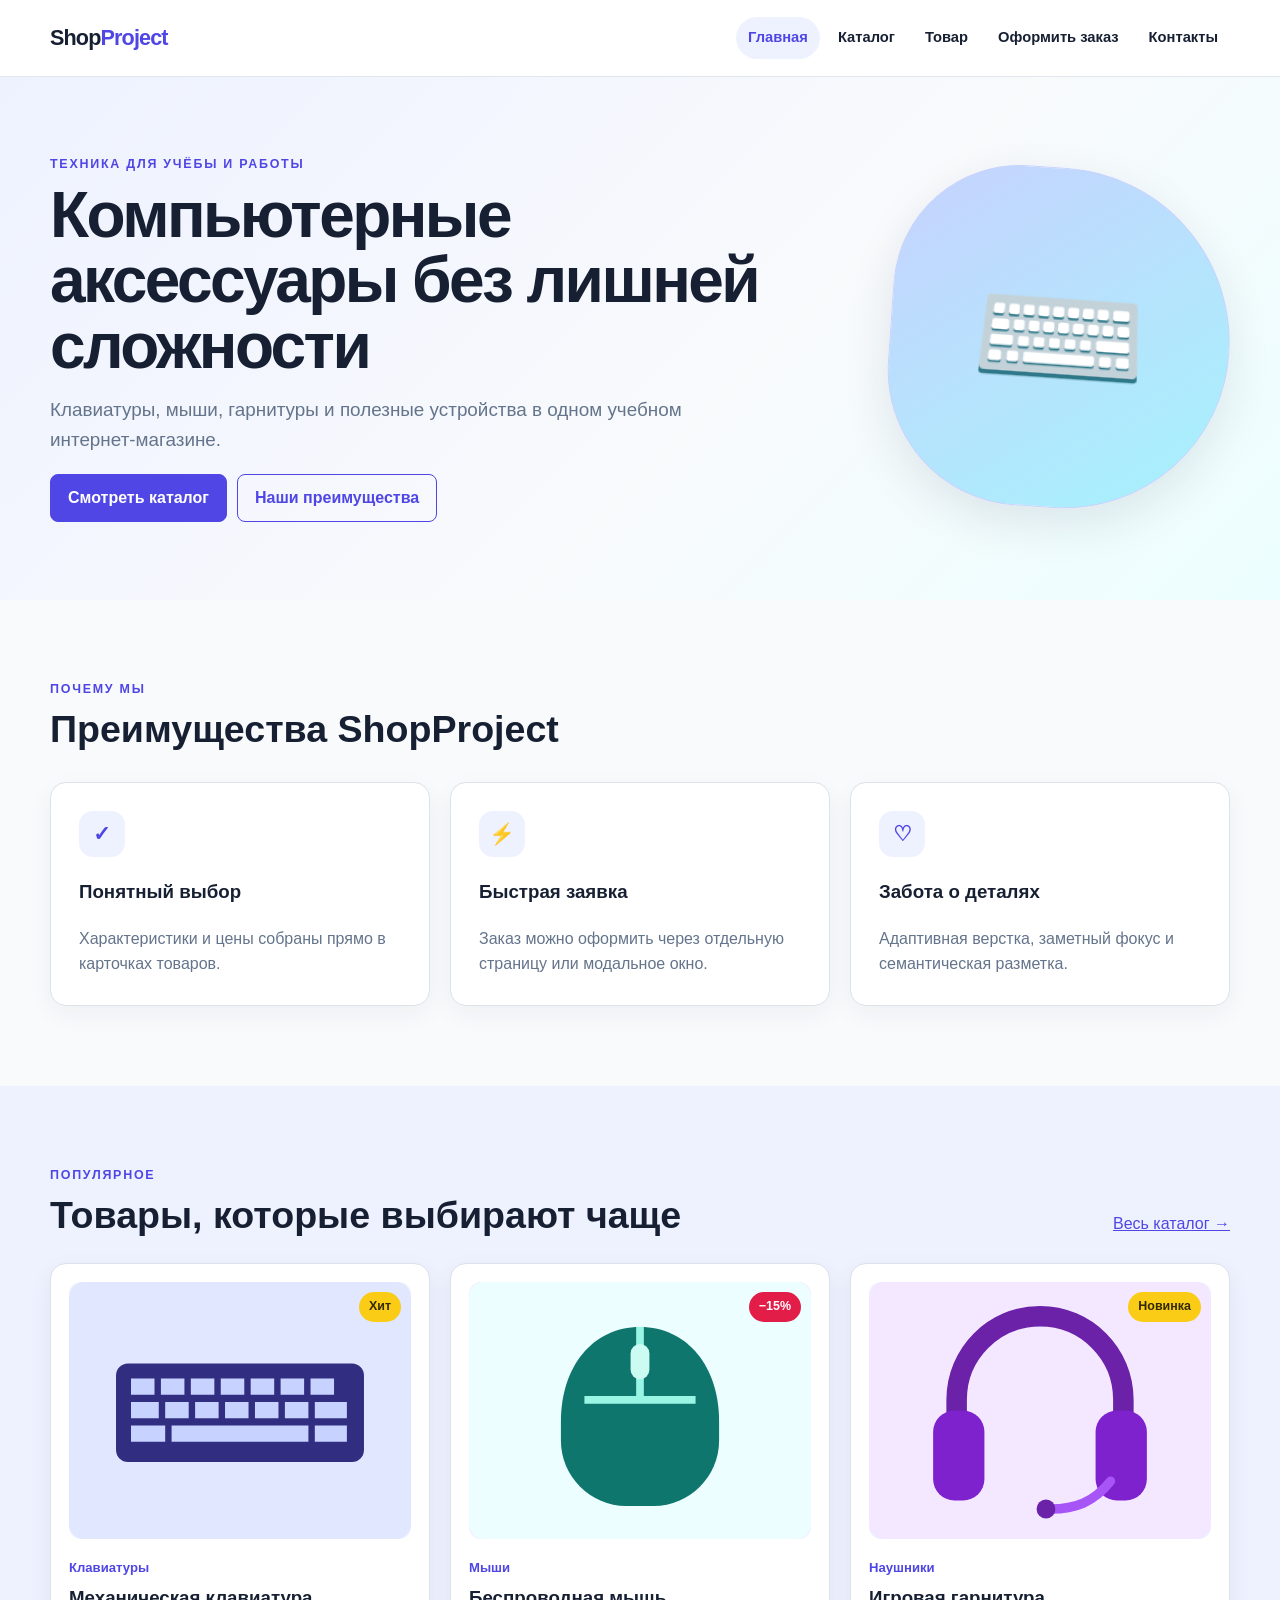
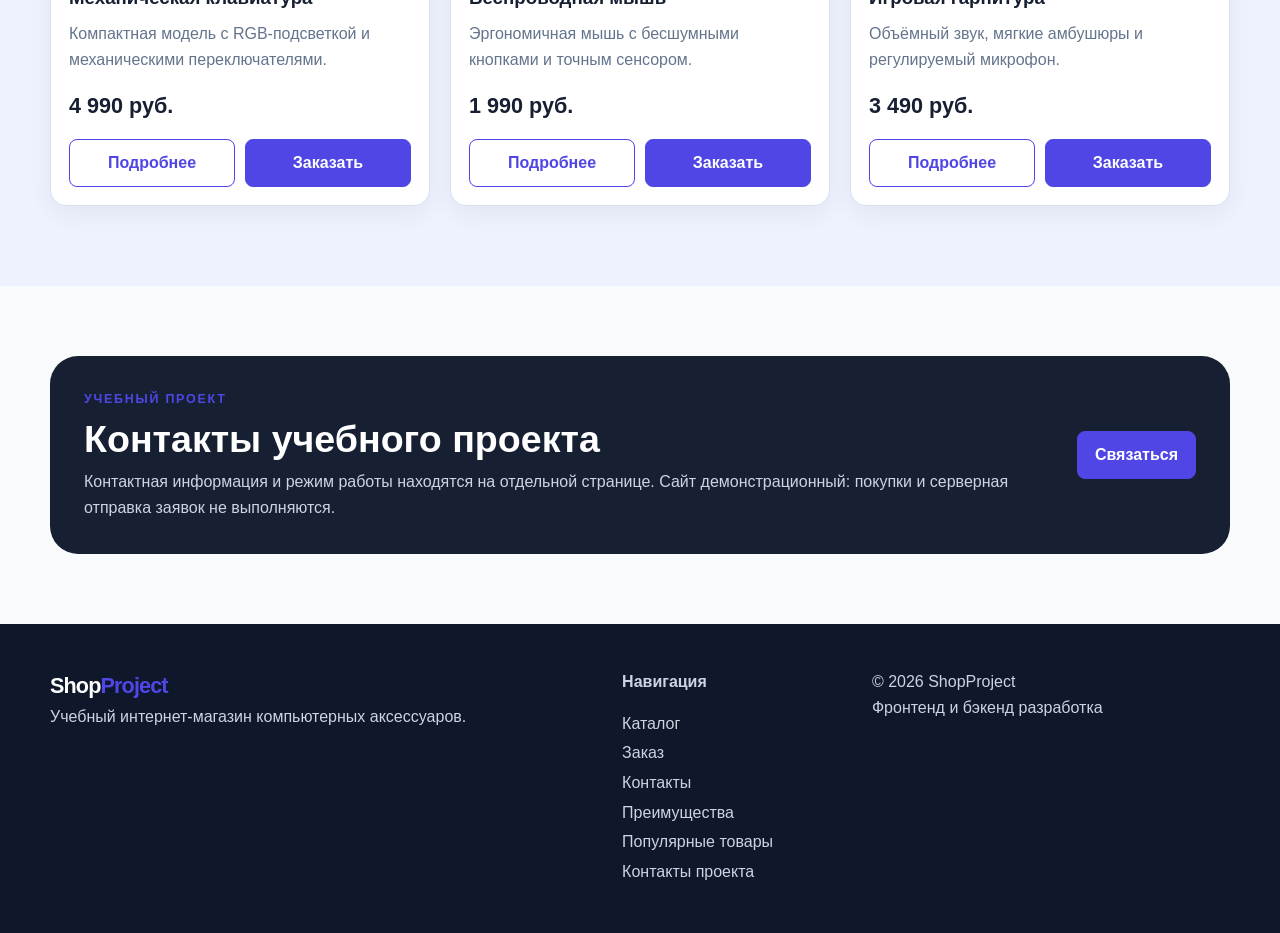
==== commit 517258ff: "feat: complete practices 5-8" ====
--- a/index.html
+++ b/index.html
@@ -1,23 +1,263 @@
 <!doctype html>
 <html lang="ru">
-<head>
-  <meta charset="utf-8"><meta name="viewport" content="width=device-width, initial-scale=1">
-  <meta name="description" content="ShopProject — учебный интернет-магазин компьютерных аксессуаров.">
-  <title>ShopProject — компьютерные аксессуары</title>
-  <link rel="stylesheet" href="css/style.css"><script src="js/main.js" defer></script>
-</head>
-<body>
-  <header class="site-header"><div class="container site-header__inner"><a class="site-logo" href="index.html">Shop<span>Project</span></a><nav class="site-nav" aria-label="Основная навигация"><ul class="site-nav__list"><li><a class="site-nav__link site-nav__link--active" href="index.html" aria-current="page">Главная</a></li><li><a class="site-nav__link" href="catalog.html">Каталог</a></li><li><a class="site-nav__link" href="product.html">Товар</a></li><li><a class="site-nav__link" href="order.html">Оформить заказ</a></li><li><a class="site-nav__link" href="contacts.html">Контакты</a></li></ul></nav></div></header>
-  <main>
-    <section class="hero"><div class="container hero__inner"><div class="hero__content"><p class="eyebrow">Техника для учёбы и работы</p><h1>Компьютерные аксессуары без лишней сложности</h1><p class="hero__text">Клавиатуры, мыши, гарнитуры и полезные устройства в одном учебном интернет-магазине.</p><div class="hero__actions"><a class="button" href="catalog.html">Смотреть каталог</a><a class="button button--secondary" href="#advantages">Наши преимущества</a></div></div><div class="hero__visual" aria-hidden="true">⌨️</div></div></section>
-    <section class="section" id="advantages"><div class="container"><p class="eyebrow">Почему мы</p><h2>Преимущества ShopProject</h2><div class="advantages-grid"><article class="feature-card"><span aria-hidden="true">✓</span><h3>Понятный выбор</h3><p>Характеристики и цены собраны прямо в карточках товаров.</p></article><article class="feature-card"><span aria-hidden="true">⚡</span><h3>Быстрая заявка</h3><p>Заказ можно оформить через отдельную страницу или модальное окно.</p></article><article class="feature-card"><span aria-hidden="true">♡</span><h3>Забота о деталях</h3><p>Адаптивная верстка, заметный фокус и семантическая разметка.</p></article></div></div></section>
-    <section class="section section--muted" id="popular"><div class="container"><div class="section-heading"><div><p class="eyebrow">Популярное</p><h2>Товары, которые выбирают чаще</h2></div><a href="catalog.html">Весь каталог →</a></div><div class="product-grid product-grid--home">
-      <article class="product-card"><span class="product-card__badge">Хит</span><img class="product-card__image" src="images/keyboard.svg" alt="Механическая клавиатура"><p class="product-card__category">Клавиатуры</p><h3 class="product-card__title">Механическая клавиатура</h3><p class="product-card__description">Компактная модель с RGB-подсветкой и механическими переключателями.</p><p class="product-card__price">4 990 руб.</p><div class="product-card__actions"><a class="button button--secondary" href="product.html">Подробнее</a><button class="button product-card__button" type="button" data-product="Механическая клавиатура">Заказать</button></div></article>
-      <article class="product-card"><span class="product-card__badge product-card__badge--sale">−15%</span><img class="product-card__image" src="images/mouse.svg" alt="Беспроводная мышь"><p class="product-card__category">Мыши</p><h3 class="product-card__title">Беспроводная мышь</h3><p class="product-card__description">Эргономичная мышь с бесшумными кнопками и точным сенсором.</p><p class="product-card__price">1 990 руб.</p><div class="product-card__actions"><a class="button button--secondary" href="product.html">Подробнее</a><button class="button product-card__button" type="button" data-product="Беспроводная мышь">Заказать</button></div></article>
-      <article class="product-card"><span class="product-card__badge">Новинка</span><img class="product-card__image" src="images/headphones.svg" alt="Игровая гарнитура"><p class="product-card__category">Наушники</p><h3 class="product-card__title">Игровая гарнитура</h3><p class="product-card__description">Объёмный звук, мягкие амбушюры и регулируемый микрофон.</p><p class="product-card__price">3 490 руб.</p><div class="product-card__actions"><a class="button button--secondary" href="product.html">Подробнее</a><button class="button product-card__button" type="button" data-product="Игровая гарнитура">Заказать</button></div></article>
-    </div></div></section>
-    <aside class="container info-banner"><div><p class="eyebrow">Учебный проект</p><h2>Сайт создан в рамках контрольной работы №1</h2><p>Проект демонстрирует многостраничную структуру, Flexbox, Grid, БЭМ, формы и базовую JavaScript-валидацию.</p></div><a class="button" href="contacts.html">Связаться</a></aside>
-  </main>
-  <footer class="site-footer"><div class="container site-footer__inner"><div><a class="site-logo site-logo--footer" href="index.html">Shop<span>Project</span></a><p>Учебный интернет-магазин компьютерных аксессуаров.</p></div><div><p><strong>Навигация</strong></p><a href="catalog.html">Каталог</a><a href="order.html">Заказ</a><a href="contacts.html">Контакты</a></div><p>© 2026 ShopProject<br>Фронтенд и бэкенд разработка</p></div></footer>
-  <dialog class="order-dialog" id="order-dialog" aria-labelledby="order-dialog-title"><button class="dialog-close" id="close-order-dialog" type="button" aria-label="Закрыть окно">×</button><p class="eyebrow">Быстрая заявка</p><h2 id="order-dialog-title">Оформление заказа</h2><form class="order-form" id="order-form" action="#" method="post" novalidate><input id="selected-product" name="product" type="hidden"><div class="form-field"><label for="order-name">Имя</label><input id="order-name" name="name" type="text" minlength="2" autocomplete="name" required></div><div class="form-field"><label for="order-email">E-mail</label><input id="order-email" name="email" type="email" autocomplete="email" required></div><div class="form-field"><label for="order-phone">Телефон</label><input id="order-phone" name="phone" type="tel" placeholder="+7 (900) 000-00-00" pattern="^\+7 \(\d{3}\) \d{3}-\d{2}-\d{2}$" required><small>Формат: +7 (900) 000-00-00</small></div><div class="form-field"><label for="order-topic">Тема</label><select id="order-topic" name="topic" required><option value="">Выберите тему</option><option value="order">Заказ товара</option><option value="consultation">Консультация</option><option value="delivery">Доставка</option></select></div><div class="form-field"><label for="order-comment">Комментарий</label><textarea id="order-comment" name="comment" rows="3"></textarea></div><label class="checkbox"><input name="agreement" type="checkbox" required> Я согласен на обработку данных</label><button class="button button--wide" type="submit">Отправить заявку</button></form></dialog><p class="toast" id="success-message" role="status" hidden>Заявка успешно отправлена!</p>
-</body></html>
+  <head>
+    <meta charset="utf-8">
+    <meta name="viewport" content="width=device-width, initial-scale=1">
+    <meta
+      name="description"
+      content="ShopProject — учебный интернет-магазин компьютерных аксессуаров."
+    >
+    <title>ShopProject — компьютерные аксессуары</title>
+    <link rel="stylesheet" href="css/style.css">
+    <script src="js/main.js" defer></script>
+  </head>
+  <body>
+    <header class="site-header">
+      <div class="container site-header__inner">
+        <a class="site-logo" href="index.html">Shop<span class="site-logo__accent">Project</span></a>
+        <nav class="site-nav" aria-label="Основная навигация">
+          <ul class="site-nav__list">
+            <li class="site-nav__item">
+              <a class="site-nav__link site-nav__link--active" href="index.html" aria-current="page">Главная</a>
+            </li>
+            <li class="site-nav__item"><a class="site-nav__link" href="catalog.html">Каталог</a></li>
+            <li class="site-nav__item"><a class="site-nav__link" href="product.html">Товар</a></li>
+            <li class="site-nav__item"><a class="site-nav__link" href="order.html">Оформить заказ</a></li>
+            <li class="site-nav__item"><a class="site-nav__link" href="contacts.html">Контакты</a></li>
+          </ul>
+        </nav>
+      </div>
+    </header>
+    <main>
+      <section class="hero">
+        <div class="container hero__inner">
+          <div class="hero__content">
+            <p class="eyebrow">Техника для учёбы и работы</p>
+            <h1>Компьютерные аксессуары без лишней сложности</h1>
+            <p class="hero__text">
+              Клавиатуры, мыши, гарнитуры и полезные устройства в одном учебном интернет-магазине.
+            </p>
+            <div class="hero__actions">
+              <a class="button" href="catalog.html">Смотреть каталог</a><a class="button button--secondary" href="#advantages">Наши преимущества</a>
+            </div>
+          </div>
+          <div class="hero__visual" aria-hidden="true">⌨️</div>
+        </div>
+      </section>
+      <section class="section" id="advantages">
+        <div class="container">
+          <p class="eyebrow">Почему мы</p>
+          <h2>Преимущества ShopProject</h2>
+          <div class="advantages-grid">
+            <article class="feature-card">
+              <span aria-hidden="true" class="feature-card__icon">✓</span>
+              <h3 class="feature-card__title">Понятный выбор</h3>
+              <p class="feature-card__description">
+                Характеристики и цены собраны прямо в карточках товаров.
+              </p>
+            </article>
+            <article class="feature-card">
+              <span aria-hidden="true" class="feature-card__icon">⚡</span>
+              <h3 class="feature-card__title">Быстрая заявка</h3>
+              <p class="feature-card__description">
+                Заказ можно оформить через отдельную страницу или модальное окно.
+              </p>
+            </article>
+            <article class="feature-card">
+              <span aria-hidden="true" class="feature-card__icon">♡</span>
+              <h3 class="feature-card__title">Забота о деталях</h3>
+              <p class="feature-card__description">
+                Адаптивная верстка, заметный фокус и семантическая разметка.
+              </p>
+            </article>
+          </div>
+        </div>
+      </section>
+      <section class="section section--muted" id="popular">
+        <div class="container">
+          <div class="section-heading">
+            <div>
+              <p class="eyebrow">Популярное</p>
+              <h2 class="section-heading__title">Товары, которые выбирают чаще</h2>
+            </div>
+            <a href="catalog.html">Весь каталог →</a>
+          </div>
+          <div class="product-grid">
+            <article class="product-card">
+              <span class="product-card__badge">Хит</span>
+              <img
+                class="product-card__image"
+                src="images/keyboard.svg"
+                alt="Механическая клавиатура"
+              >
+              <p class="product-card__category">Клавиатуры</p>
+              <h3 class="product-card__title">Механическая клавиатура</h3>
+              <p class="product-card__description">
+                Компактная модель с RGB-подсветкой и механическими переключателями.
+              </p>
+              <p class="product-card__price">4 990 руб.</p>
+              <div class="product-card__actions">
+                <a class="button button--secondary product-card__action" href="product.html">Подробнее</a>
+                <button
+                  class="button product-card__button product-card__action"
+                  type="button"
+                  data-product="Механическая клавиатура"
+                >
+                  Заказать
+                </button>
+              </div>
+            </article>
+            <article class="product-card">
+              <span class="product-card__badge product-card__badge--sale">−15%</span>
+              <img class="product-card__image" src="images/mouse.svg" alt="Беспроводная мышь">
+              <p class="product-card__category">Мыши</p>
+              <h3 class="product-card__title">Беспроводная мышь</h3>
+              <p class="product-card__description">
+                Эргономичная мышь с бесшумными кнопками и точным сенсором.
+              </p>
+              <p class="product-card__price">1 990 руб.</p>
+              <div class="product-card__actions">
+                <a class="button button--secondary product-card__action" href="product.html">Подробнее</a>
+                <button
+                  class="button product-card__button product-card__action"
+                  type="button"
+                  data-product="Беспроводная мышь"
+                >
+                  Заказать
+                </button>
+              </div>
+            </article>
+            <article class="product-card">
+              <span class="product-card__badge">Новинка</span>
+              <img class="product-card__image" src="images/headphones.svg" alt="Игровая гарнитура">
+              <p class="product-card__category">Наушники</p>
+              <h3 class="product-card__title">Игровая гарнитура</h3>
+              <p class="product-card__description">Объёмный звук, мягкие амбушюры и регулируемый микрофон.</p>
+              <p class="product-card__price">3 490 руб.</p>
+              <div class="product-card__actions">
+                <a class="button button--secondary product-card__action" href="product.html">Подробнее</a>
+                <button
+                  class="button product-card__button product-card__action"
+                  type="button"
+                  data-product="Игровая гарнитура"
+                >
+                  Заказать
+                </button>
+              </div>
+            </article>
+          </div>
+        </div>
+      </section>
+      <aside class="container info-banner" id="contacts" aria-labelledby="project-contacts-title">
+        <div>
+          <p class="eyebrow">Учебный проект</p>
+          <h2 class="info-banner__title" id="project-contacts-title">Контакты учебного проекта</h2>
+          <p class="info-banner__description">
+            Контактная информация и режим работы находятся на отдельной странице. Сайт демонстрационный: покупки и серверная отправка заявок не выполняются.
+          </p>
+        </div>
+        <a class="button" href="contacts.html">Связаться</a>
+      </aside>
+    </main>
+    <footer class="site-footer">
+      <div class="container site-footer__inner">
+        <div>
+          <a class="site-logo site-logo--footer" href="index.html">
+            Shop<span class="site-logo__accent">Project</span>
+          </a>
+          <p>Учебный интернет-магазин компьютерных аксессуаров.</p>
+        </div>
+        <div>
+          <p><strong>Навигация</strong></p>
+          <a href="catalog.html" class="site-footer__link">Каталог</a>
+          <a href="order.html" class="site-footer__link">Заказ</a>
+          <a href="contacts.html" class="site-footer__link">Контакты</a>
+          <a class="site-footer__link" href="index.html#advantages">Преимущества</a>
+          <a class="site-footer__link" href="index.html#popular">Популярные товары</a>
+          <a class="site-footer__link" href="index.html#contacts">Контакты проекта</a>
+        </div>
+        <p>© 2026 ShopProject<br>Фронтенд и бэкенд разработка</p>
+      </div>
+    </footer>
+    <dialog class="order-dialog" id="order-dialog" aria-labelledby="order-dialog-title">
+      <button
+        class="order-dialog__close"
+        id="close-order-dialog"
+        type="button"
+        aria-label="Закрыть окно"
+      >
+        ×
+      </button>
+      <p class="eyebrow">Быстрая заявка</p>
+      <h2 id="order-dialog-title" class="order-dialog__title">Оформление заказа</h2>
+      <p class="order-dialog__description">
+        Учебная форма: проверяет заполнение, но не отправляет данные на сервер.
+      </p>
+      <form class="order-form" id="order-form" action="#" method="post" novalidate>
+        <input id="selected-product" name="product" type="hidden">
+        <div class="order-form__field">
+          <label for="order-name" class="order-form__label">Имя</label>
+          <input
+            id="order-name"
+            name="name"
+            type="text"
+            minlength="2"
+            autocomplete="name"
+            required
+            class="order-form__input"
+          >
+        </div>
+        <div class="order-form__field">
+          <label for="order-email" class="order-form__label">E-mail</label>
+          <input
+            id="order-email"
+            name="email"
+            type="email"
+            autocomplete="email"
+            required
+            class="order-form__input"
+          >
+        </div>
+        <div class="order-form__field">
+          <label for="order-phone" class="order-form__label">Телефон</label>
+          <input
+            id="order-phone"
+            name="phone"
+            type="tel"
+            placeholder="+7 (900) 000-00-00"
+            pattern="^\+7 \(\d{3}\) \d{3}-\d{2}-\d{2}$"
+            required
+            class="order-form__input"
+            autocomplete="tel"
+            aria-describedby="order-phone-hint"
+          >
+          <small class="order-form__hint" id="order-phone-hint">Формат: +7 (900) 000-00-00</small>
+        </div>
+        <div class="order-form__field">
+          <label for="order-topic" class="order-form__label">Тема</label>
+          <select id="order-topic" name="topic" required class="order-form__select">
+            <option value="">Выберите тему</option>
+            <option value="order">Заказ товара</option>
+            <option value="consultation">Консультация</option>
+            <option value="delivery">Доставка</option>
+          </select>
+        </div>
+        <div class="order-form__field">
+          <label for="order-comment" class="order-form__label">Комментарий</label>
+          <textarea id="order-comment" name="comment" rows="3" class="order-form__textarea"></textarea>
+        </div>
+        <label class="order-form__agreement">
+          <input name="agreement" type="checkbox" required class="order-form__checkbox">
+          Я согласен на обработку данных
+        </label>
+        <div class="order-form__actions">
+          <button class="button button--wide order-form__action" type="submit">Отправить заявку</button>
+          <button class="button button--secondary order-form__action" type="reset">Очистить</button>
+        </div>
+      </form>
+    </dialog>
+    <p class="success-message success-message--toast" id="success-message" role="status" hidden>
+      Форма заполнена корректно. Это демо: данные не отправляются на сервер.
+    </p>
+  </body>
+</html>
--- a/css/style.css
+++ b/css/style.css
@@ -1,145 +1,887 @@
 :root {
-  --color-bg: #f8fafc; --color-surface: #fff; --color-text: #172033;
-  --color-muted: #64748b; --color-primary: #4f46e5; --color-primary-dark: #3730a3;
-  --color-accent: #facc15; --color-border: #dbe2ea; --color-success: #16803c;
-  --radius-sm: 8px; --radius-md: 16px; --radius-lg: 28px;
-  --shadow: 0 16px 45px rgba(30, 41, 59, .10); --max-width: 1180px;
-}
-* { box-sizing: border-box; }
-html { scroll-behavior: smooth; }
-body { margin: 0; color: var(--color-text); background: var(--color-bg); font: 16px/1.6 Arial, sans-serif; }
-img { display: block; max-width: 100%; }
-a { color: var(--color-primary); }
-h1, h2, h3, p { margin-top: 0; }
-h1 { max-width: 850px; margin-bottom: 16px; font-size: clamp(2.2rem, 5vw, 4.5rem); line-height: 1.02; letter-spacing: -.04em; }
-h2 { font-size: clamp(1.6rem, 3vw, 2.35rem); line-height: 1.15; }
-.container { width: min(calc(100% - 40px), var(--max-width)); margin-inline: auto; }
-.section { padding: 80px 0; }
-.section--muted { background: #eef2ff; }
-.eyebrow { margin-bottom: 8px; color: var(--color-primary); font-size: .78rem; font-weight: 800; letter-spacing: .14em; text-transform: uppercase; }
-
-.site-header { position: sticky; top: 0; z-index: 20; border-bottom: 1px solid rgba(219,226,234,.85); background: rgba(255,255,255,.94); backdrop-filter: blur(12px); }
-.site-header__inner { display: flex; min-height: 76px; align-items: center; justify-content: space-between; gap: 24px; }
-.site-logo { color: var(--color-text); font-size: 1.35rem; font-weight: 900; text-decoration: none; letter-spacing: -.04em; }
-.site-logo span { color: var(--color-primary); }
-.site-nav__list { display: flex; flex-wrap: wrap; gap: 6px; margin: 0; padding: 0; list-style: none; }
-.site-nav__link { display: block; padding: 9px 12px; color: var(--color-text); border-radius: 999px; font-size: .92rem; font-weight: 700; text-decoration: none; }
-.site-nav__link:hover, .site-nav__link--active { color: var(--color-primary); background: #eef2ff; }
-.site-nav__link:focus-visible, a:focus-visible, button:focus-visible, input:focus-visible, select:focus-visible, textarea:focus-visible { outline: 3px solid #818cf8; outline-offset: 3px; }
-
-.hero { padding: 78px 0; overflow: hidden; background: linear-gradient(135deg, #eef2ff 0%, #f8fafc 58%, #ecfeff 100%); }
-.hero__inner { display: grid; grid-template-columns: 1.35fr .65fr; gap: 60px; align-items: center; }
-.hero__text { max-width: 660px; color: var(--color-muted); font-size: 1.18rem; }
-.hero__actions, .product-card__actions { display: flex; flex-wrap: wrap; gap: 10px; }
-.hero__visual { display: grid; width: min(340px, 100%); aspect-ratio: 1; place-items: center; justify-self: end; border: 1px solid #c7d2fe; border-radius: 42% 58% 55% 45%; background: linear-gradient(145deg, #c7d2fe, #a5f3fc); box-shadow: var(--shadow); font-size: clamp(5rem, 12vw, 9rem); transform: rotate(4deg); }
-.button { display: inline-flex; min-height: 44px; align-items: center; justify-content: center; padding: 10px 17px; border: 1px solid var(--color-primary); border-radius: var(--radius-sm); color: #fff; background: var(--color-primary); font: inherit; font-weight: 800; text-decoration: none; cursor: pointer; transition: .2s ease; }
-.button:hover { border-color: var(--color-primary-dark); background: var(--color-primary-dark); transform: translateY(-1px); }
-.button--secondary { color: var(--color-primary); background: transparent; }
-.button--secondary:hover { color: #fff; }
-.button--wide { width: 100%; }
-.button:disabled { opacity: .55; cursor: not-allowed; transform: none; }
-
-.advantages-grid, .contacts-grid { display: grid; grid-template-columns: repeat(3, 1fr); gap: 20px; margin-top: 30px; }
-.feature-card, .contact-card { padding: 28px; border: 1px solid var(--color-border); border-radius: var(--radius-md); background: var(--color-surface); box-shadow: 0 8px 25px rgba(30,41,59,.05); }
-.feature-card > span, .contact-card > span { display: grid; width: 46px; height: 46px; margin-bottom: 20px; place-items: center; border-radius: 14px; color: var(--color-primary); background: #eef2ff; font-size: 1.3rem; font-weight: 900; }
-.feature-card p, .contact-card p { margin-bottom: 0; color: var(--color-muted); }
-.contact-card a, .contact-card address { display: block; margin-bottom: 10px; color: var(--color-text); font-size: 1.08rem; font-style: normal; font-weight: 800; }
-.section-heading { display: flex; align-items: end; justify-content: space-between; gap: 20px; margin-bottom: 26px; }
-.section-heading h2 { margin-bottom: 0; }
-
-.product-grid { display: grid; grid-template-columns: repeat(3, minmax(0, 1fr)); gap: 20px; }
-.product-card { position: relative; display: flex; min-width: 0; flex-direction: column; padding: 18px; border: 1px solid var(--color-border); border-radius: var(--radius-md); background: var(--color-surface); box-shadow: 0 8px 25px rgba(30,41,59,.06); transition: transform .2s ease, box-shadow .2s ease; }
-.product-card:hover { transform: translateY(-5px); box-shadow: var(--shadow); }
-.product-card__badge { position: absolute; top: 28px; right: 28px; z-index: 2; padding: 5px 10px; border-radius: 999px; color: #322b00; background: var(--color-accent); font-size: .78rem; font-weight: 900; }
-.product-card__badge--sale { color: #fff; background: #e11d48; }
-.product-card__image { width: 100%; aspect-ratio: 4/3; margin-bottom: 18px; object-fit: cover; border-radius: 12px; background: #eef2ff; }
-.product-card__category { margin-bottom: 5px; color: var(--color-primary); font-size: .82rem; font-weight: 800; }
-.product-card__title { margin-bottom: 9px; font-size: 1.17rem; }
-.product-card__description { margin-bottom: 16px; color: var(--color-muted); }
-.product-card__price { margin-top: auto; margin-bottom: 16px; font-size: 1.35rem; font-weight: 900; }
-.product-card__actions .button { flex: 1 1 110px; }
-
-.page-heading { padding: 54px 0 45px; border-bottom: 1px solid var(--color-border); background: #fff; }
-.page-heading h1 { font-size: clamp(2.1rem, 4vw, 3.4rem); }
-.page-heading p:last-child { max-width: 700px; margin-bottom: 0; color: var(--color-muted); }
-.breadcrumbs { display: flex; flex-wrap: wrap; gap: 8px; margin-bottom: 24px; color: var(--color-muted); font-size: .9rem; }
-.breadcrumbs a { color: var(--color-muted); }
-.catalog-layout { display: grid; grid-template-columns: 240px minmax(0, 1fr); gap: 30px; padding-block: 55px 80px; }
-.catalog-filter { position: sticky; top: 100px; align-self: start; padding: 22px; border: 1px solid var(--color-border); border-radius: var(--radius-md); background: #fff; }
-.catalog-filter h2 { font-size: 1.35rem; }
-.catalog-filter fieldset { margin: 0 0 24px; padding: 0; border: 0; }
-.catalog-filter legend { margin-bottom: 10px; font-weight: 900; }
-.catalog-filter label { display: block; margin: 9px 0; color: var(--color-muted); cursor: pointer; }
-.catalog-content > h2 { margin-bottom: 24px; }
-.back-to-top { position: fixed; right: 24px; bottom: 24px; z-index: 10; display: grid; width: 48px; height: 48px; place-items: center; border-radius: 50%; color: #fff; background: var(--color-primary); box-shadow: var(--shadow); font-size: 1.4rem; font-weight: 900; text-decoration: none; }
-
-.product-detail { display: grid; grid-template-columns: 1fr 1fr; gap: 55px; align-items: center; padding-block: 70px; }
-.product-detail__media { position: relative; padding: 28px; border-radius: var(--radius-lg); background: #eef2ff; }
-.product-detail__media img { width: 100%; border-radius: 18px; }
-.product-detail__price { margin: 25px 0; font-size: 2rem; font-weight: 900; }
-.check-list { padding: 0; list-style: none; }
-.check-list li { margin: 8px 0; }
-.check-list li::before { content: "✓"; margin-right: 10px; color: var(--color-success); font-weight: 900; }
-.table-wrapper { overflow-x: auto; }
-.specification-table { width: 100%; border-collapse: collapse; border-radius: var(--radius-md); overflow: hidden; background: #fff; }
-.specification-table caption { padding: 12px; text-align: left; color: var(--color-muted); }
-.specification-table th, .specification-table td { padding: 15px; border: 1px solid var(--color-border); text-align: left; }
-.specification-table thead { color: #fff; background: var(--color-primary); }
-
-.info-banner { display: flex; align-items: center; justify-content: space-between; gap: 30px; margin-block: 70px; padding: 34px; border-radius: var(--radius-lg); color: #fff; background: #172033; }
-.info-banner h2 { margin-bottom: 8px; }
-.info-banner p:last-child { margin-bottom: 0; color: #cbd5e1; }
-.order-layout { display: grid; grid-template-columns: .75fr 1.25fr; gap: 50px; padding-block: 65px 80px; align-items: start; }
-.order-copy { position: sticky; top: 105px; }
-.steps { margin: 30px 0; padding: 0; list-style: none; }
-.steps li { display: flex; align-items: center; gap: 12px; margin: 14px 0; font-weight: 800; }
-.steps span { display: grid; width: 34px; height: 34px; place-items: center; border-radius: 50%; color: #fff; background: var(--color-primary); }
-.notice { padding: 18px; border-left: 4px solid var(--color-accent); border-radius: 8px; background: #fffbea; }
-.notice p { margin: 4px 0 0; color: var(--color-muted); }
-.order-form { position: relative; }
-.order-form--page { padding: 32px; border: 1px solid var(--color-border); border-radius: var(--radius-md); background: #fff; box-shadow: var(--shadow); }
-.form-row { display: grid; grid-template-columns: 1fr 1fr; gap: 16px; }
-.form-field { margin-bottom: 17px; }
-.form-field label { display: block; margin-bottom: 6px; font-weight: 800; }
-.form-field input, .form-field select, .form-field textarea { width: 100%; padding: 11px 12px; border: 1px solid #b9c4d2; border-radius: var(--radius-sm); color: var(--color-text); background: #fff; font: inherit; }
-.form-field textarea { resize: vertical; }
-.form-field small { color: var(--color-muted); }
-[aria-invalid="true"] { border-color: #dc2626 !important; background: #fff7f7 !important; }
-.checkbox { display: flex; gap: 9px; align-items: flex-start; margin: 8px 0 20px; }
-.checkbox input { margin-top: 5px; }
-.form-success, .toast { padding: 12px 15px; border-radius: var(--radius-sm); color: #12662f; background: #dcfce7; font-weight: 800; }
-.order-dialog { width: min(540px, calc(100% - 28px)); max-height: 90vh; padding: 30px; border: 0; border-radius: var(--radius-md); box-shadow: var(--shadow); overflow-y: auto; }
-.order-dialog::backdrop { background: rgba(15,23,42,.68); backdrop-filter: blur(3px); }
-.dialog-close { position: absolute; top: 14px; right: 14px; width: 38px; height: 38px; border: 0; border-radius: 50%; background: #eef2ff; font-size: 1.5rem; cursor: pointer; }
-.toast { position: fixed; right: 22px; bottom: 22px; z-index: 30; box-shadow: var(--shadow); }
-.schedule { display: grid; grid-template-columns: 1fr 1.2fr; gap: 60px; align-items: start; }
-.schedule dl { margin: 0; }
-.schedule dl div { display: flex; justify-content: space-between; gap: 20px; padding: 14px 0; border-bottom: 1px solid #c7d2fe; }
-.schedule dd { margin: 0; font-weight: 900; }
-
-.site-footer { padding: 45px 0; color: #cbd5e1; background: #0f172a; }
-.site-footer__inner { display: grid; grid-template-columns: 1.5fr .6fr 1fr; gap: 35px; align-items: start; }
-.site-logo--footer { color: #fff; }
-.site-footer a:not(.site-logo) { display: block; margin: 4px 0; color: #cbd5e1; text-decoration: none; }
+  --color-bg: #f8fafc;
+  --color-surface: #fff;
+  --color-text: #172033;
+  --color-muted: #64748b;
+  --color-primary: #4f46e5;
+  --color-primary-dark: #3730a3;
+  --color-accent: #facc15;
+  --color-border: #dbe2ea;
+  --color-success: #16803c;
+  --radius-sm: 8px;
+  --radius-md: 16px;
+  --radius-lg: 28px;
+  --shadow: 0 16px 45px rgba(30, 41, 59, .10);
+  --max-width: 1180px;
+}
+
+* {
+  box-sizing: border-box;
+}
+
+html {
+  scroll-behavior: smooth;
+}
+
+body {
+  margin: 0;
+  color: var(--color-text);
+  background: var(--color-bg);
+  font: 16px/1.6 Arial, sans-serif;
+}
+
+img {
+  display: block;
+  max-width: 100%;
+}
+
+a {
+  color: var(--color-primary);
+}
+
+h1, h2, h3, p {
+  margin-top: 0;
+}
+
+h1 {
+  max-width: 850px;
+  margin-bottom: 16px;
+  font-size: clamp(2.2rem, 5vw, 4.5rem);
+  line-height: 1.02;
+  letter-spacing: -.04em;
+}
+
+h2 {
+  font-size: clamp(1.6rem, 3vw, 2.35rem);
+  line-height: 1.15;
+}
+
+.container {
+  width: min(calc(100% - 40px), var(--max-width));
+  margin-inline: auto;
+}
+
+.section {
+  padding: 80px 0;
+}
+
+.section--muted {
+  background: #eef2ff;
+}
+
+.eyebrow {
+  margin-bottom: 8px;
+  color: var(--color-primary);
+  font-size: .78rem;
+  font-weight: 800;
+  letter-spacing: .14em;
+  text-transform: uppercase;
+}
+
+.site-header {
+  position: sticky;
+  top: 0;
+  z-index: 20;
+  border-bottom: 1px solid rgba(219,226,234,.85);
+  background: rgba(255,255,255,.94);
+  backdrop-filter: blur(12px);
+}
+
+.site-header__inner {
+  display: flex;
+  min-height: 76px;
+  align-items: center;
+  justify-content: space-between;
+  gap: 24px;
+}
+
+.site-logo {
+  color: var(--color-text);
+  font-size: 1.35rem;
+  font-weight: 900;
+  text-decoration: none;
+  letter-spacing: -.04em;
+}
+
+.site-logo__accent {
+  color: var(--color-primary);
+}
+
+.site-nav__list {
+  display: flex;
+  flex-wrap: wrap;
+  gap: 6px;
+  margin: 0;
+  padding: 0;
+  list-style: none;
+}
+
+.site-nav__link {
+  display: block;
+  padding: 9px 12px;
+  color: var(--color-text);
+  border-radius: 999px;
+  font-size: .92rem;
+  font-weight: 700;
+  text-decoration: none;
+}
+
+.site-nav__link:hover, .site-nav__link--active {
+  color: var(--color-primary);
+  background: #eef2ff;
+}
+
+.site-nav__link:focus-visible, a:focus-visible, button:focus-visible, input:focus-visible, select:focus-visible, textarea:focus-visible {
+  outline: 3px solid #818cf8;
+  outline-offset: 3px;
+}
+
+.hero {
+  padding: 78px 0;
+  overflow: hidden;
+  background: linear-gradient(135deg, #eef2ff 0%, #f8fafc 58%, #ecfeff 100%);
+}
+
+.hero__inner {
+  display: grid;
+  grid-template-columns: 1.35fr .65fr;
+  gap: 60px;
+  align-items: center;
+}
+
+.hero__text {
+  max-width: 660px;
+  color: var(--color-muted);
+  font-size: 1.18rem;
+}
+
+.hero__actions, .product-card__actions, .product-detail__actions {
+  display: flex;
+  flex-wrap: wrap;
+  gap: 10px;
+}
+
+.hero__visual {
+  display: grid;
+  width: min(340px, 100%);
+  aspect-ratio: 1;
+  place-items: center;
+  justify-self: end;
+  border: 1px solid #c7d2fe;
+  border-radius: 42% 58% 55% 45%;
+  background: linear-gradient(145deg, #c7d2fe, #a5f3fc);
+  box-shadow: var(--shadow);
+  font-size: clamp(5rem, 12vw, 9rem);
+  transform: rotate(4deg);
+}
+
+.button {
+  display: inline-flex;
+  min-height: 44px;
+  align-items: center;
+  justify-content: center;
+  padding: 10px 17px;
+  border: 1px solid var(--color-primary);
+  border-radius: var(--radius-sm);
+  color: #fff;
+  background: var(--color-primary);
+  font: inherit;
+  font-weight: 800;
+  text-decoration: none;
+  cursor: pointer;
+  transition: .2s ease;
+}
+
+.button:hover {
+  border-color: var(--color-primary-dark);
+  background: var(--color-primary-dark);
+  transform: translateY(-1px);
+}
+
+.button--secondary {
+  color: var(--color-primary);
+  background: transparent;
+}
+
+.button--secondary:hover {
+  color: #fff;
+}
+
+.button--wide {
+  width: 100%;
+}
+
+.order-form__actions {
+  display: flex;
+  flex-wrap: wrap;
+  gap: 10px;
+}
+
+.order-form__action {
+  flex: 1 1 160px;
+}
+
+.button:disabled {
+  opacity: .55;
+  cursor: not-allowed;
+  transform: none;
+}
+
+.advantages-grid, .contacts-grid {
+  display: grid;
+  grid-template-columns: repeat(3, 1fr);
+  gap: 20px;
+  margin-top: 30px;
+}
+
+.feature-card, .contact-card {
+  padding: 28px;
+  border: 1px solid var(--color-border);
+  border-radius: var(--radius-md);
+  background: var(--color-surface);
+  box-shadow: 0 8px 25px rgba(30,41,59,.05);
+}
+
+.feature-card__icon, .contact-card__icon {
+  display: grid;
+  width: 46px;
+  height: 46px;
+  margin-bottom: 20px;
+  place-items: center;
+  border-radius: 14px;
+  color: var(--color-primary);
+  background: #eef2ff;
+  font-size: 1.3rem;
+  font-weight: 900;
+}
+
+.feature-card__description, .contact-card__description {
+  margin-bottom: 0;
+  color: var(--color-muted);
+}
+
+.contact-card__link, .contact-card__address {
+  display: block;
+  margin-bottom: 10px;
+  color: var(--color-text);
+  font-size: 1.08rem;
+  font-style: normal;
+  font-weight: 800;
+}
+
+.section-heading {
+  display: flex;
+  align-items: end;
+  justify-content: space-between;
+  gap: 20px;
+  margin-bottom: 26px;
+}
+
+.section-heading__title {
+  margin-bottom: 0;
+}
+
+.product-grid {
+  display: grid;
+  grid-template-columns: repeat(3, minmax(0, 1fr));
+  gap: 20px;
+}
+
+.product-card {
+  position: relative;
+  display: flex;
+  min-width: 0;
+  flex-direction: column;
+  padding: 18px;
+  border: 1px solid var(--color-border);
+  border-radius: var(--radius-md);
+  background: var(--color-surface);
+  box-shadow: 0 8px 25px rgba(30,41,59,.06);
+  transition: transform .2s ease, box-shadow .2s ease;
+}
+
+.product-card:hover {
+  transform: translateY(-5px);
+  box-shadow: var(--shadow);
+}
+
+.product-card__badge, .product-detail__badge {
+  position: absolute;
+  top: 28px;
+  right: 28px;
+  z-index: 2;
+  padding: 5px 10px;
+  border-radius: 999px;
+  color: #322b00;
+  background: var(--color-accent);
+  font-size: .78rem;
+  font-weight: 900;
+}
+
+.product-card__badge--sale {
+  color: #fff;
+  background: #e11d48;
+}
+
+.product-card__image {
+  width: 100%;
+  aspect-ratio: 4/3;
+  margin-bottom: 18px;
+  object-fit: cover;
+  border-radius: 12px;
+  background: #eef2ff;
+}
+
+.product-card__category, .product-detail__category {
+  margin-bottom: 5px;
+  color: var(--color-primary);
+  font-size: .82rem;
+  font-weight: 800;
+}
+
+.product-card__title {
+  margin-bottom: 9px;
+  font-size: 1.17rem;
+}
+
+.product-card__description {
+  margin-bottom: 16px;
+  color: var(--color-muted);
+}
+
+.product-card__price {
+  margin-top: auto;
+  margin-bottom: 16px;
+  font-size: 1.35rem;
+  font-weight: 900;
+}
+
+.product-card__action {
+  flex: 1 1 110px;
+}
+
+.page-heading {
+  padding: 54px 0 45px;
+  border-bottom: 1px solid var(--color-border);
+  background: #fff;
+}
+
+.page-heading__title {
+  font-size: clamp(2.1rem, 4vw, 3.4rem);
+}
+
+.page-heading__description {
+  max-width: 700px;
+  margin-bottom: 0;
+  color: var(--color-muted);
+}
+
+.breadcrumbs {
+  display: flex;
+  flex-wrap: wrap;
+  gap: 8px;
+  margin-bottom: 24px;
+  color: var(--color-muted);
+  font-size: .9rem;
+}
+
+.breadcrumbs__link {
+  color: var(--color-muted);
+}
+
+.catalog-layout {
+  display: grid;
+  grid-template-areas: "filters products";
+  grid-template-columns: 240px minmax(0, 1fr);
+  gap: 30px;
+  padding-block: 55px 80px;
+}
+
+.catalog-filter {
+  grid-area: filters;
+  position: sticky;
+  top: 100px;
+  align-self: start;
+  padding: 22px;
+  border: 1px solid var(--color-border);
+  border-radius: var(--radius-md);
+  background: #fff;
+}
+
+.catalog-filter__title {
+  font-size: 1.35rem;
+}
+
+.catalog-filter__group {
+  margin: 0 0 24px;
+  padding: 0;
+  border: 0;
+}
+
+.catalog-filter__legend {
+  margin-bottom: 10px;
+  font-weight: 900;
+}
+
+.catalog-filter__option {
+  display: block;
+  margin: 9px 0;
+  color: var(--color-muted);
+  cursor: pointer;
+}
+
+.catalog-content {
+  grid-area: products;
+  min-width: 0;
+}
+
+.catalog-content__title {
+  margin-bottom: 24px;
+}
+
+.back-to-top {
+  position: fixed;
+  right: 24px;
+  bottom: 24px;
+  z-index: 10;
+  display: grid;
+  width: 48px;
+  height: 48px;
+  place-items: center;
+  border-radius: 50%;
+  color: #fff;
+  background: var(--color-primary);
+  box-shadow: var(--shadow);
+  font-size: 1.4rem;
+  font-weight: 900;
+  text-decoration: none;
+}
+
+.product-detail {
+  display: grid;
+  grid-template-columns: 1fr 1fr;
+  gap: 55px;
+  align-items: center;
+  padding-block: 70px;
+}
+
+.product-detail__media {
+  position: relative;
+  padding: 28px;
+  border-radius: var(--radius-lg);
+  background: #eef2ff;
+}
+
+.product-detail__image {
+  width: 100%;
+  border-radius: 18px;
+}
+
+.product-detail__price {
+  margin: 25px 0;
+  font-size: 2rem;
+  font-weight: 900;
+}
+
+.check-list {
+  padding: 0;
+  list-style: none;
+}
+
+.check-list__item {
+  margin: 8px 0;
+}
+
+.check-list__item::before {
+  content: "✓";
+  margin-right: 10px;
+  color: var(--color-success);
+  font-weight: 900;
+}
+
+.table-wrapper {
+  overflow-x: auto;
+}
+
+.specification-table {
+  width: 100%;
+  border-collapse: collapse;
+  border-radius: var(--radius-md);
+  overflow: hidden;
+  background: #fff;
+}
+
+.specification-table caption {
+  padding: 12px;
+  text-align: left;
+  color: var(--color-muted);
+}
+
+.specification-table th, .specification-table td {
+  padding: 15px;
+  border: 1px solid var(--color-border);
+  text-align: left;
+}
+
+.specification-table thead {
+  color: #fff;
+  background: var(--color-primary);
+}
+
+.info-banner {
+  display: flex;
+  align-items: center;
+  justify-content: space-between;
+  gap: 30px;
+  margin-block: 70px;
+  padding: 34px;
+  border-radius: var(--radius-lg);
+  color: #fff;
+  background: #172033;
+}
+
+.info-banner__title {
+  margin-bottom: 8px;
+}
+
+.info-banner__description {
+  margin-bottom: 0;
+  color: #cbd5e1;
+}
+
+.order-layout {
+  display: grid;
+  grid-template-columns: .75fr 1.25fr;
+  gap: 50px;
+  padding-block: 65px 80px;
+  align-items: start;
+}
+
+.order-copy {
+  position: sticky;
+  top: 105px;
+}
+
+.steps {
+  margin: 30px 0;
+  padding: 0;
+  list-style: none;
+}
+
+.steps__item {
+  display: flex;
+  align-items: center;
+  gap: 12px;
+  margin: 14px 0;
+  font-weight: 800;
+}
+
+.steps__number {
+  display: grid;
+  width: 34px;
+  height: 34px;
+  place-items: center;
+  border-radius: 50%;
+  color: #fff;
+  background: var(--color-primary);
+}
+
+.notice {
+  padding: 18px;
+  border-left: 4px solid var(--color-accent);
+  border-radius: 8px;
+  background: #fffbea;
+}
+
+.notice__description {
+  margin: 4px 0 0;
+  color: var(--color-muted);
+}
+
+.order-form {
+  position: relative;
+}
+
+.order-form--page {
+  padding: 32px;
+  border: 1px solid var(--color-border);
+  border-radius: var(--radius-md);
+  background: #fff;
+  box-shadow: var(--shadow);
+}
+
+.order-form__row {
+  display: grid;
+  grid-template-columns: 1fr 1fr;
+  gap: 16px;
+}
+
+.order-form__field {
+  margin-bottom: 17px;
+}
+
+.order-form__label {
+  display: block;
+  margin-bottom: 6px;
+  font-weight: 800;
+}
+
+.order-form__input, .order-form__select, .order-form__textarea {
+  width: 100%;
+  padding: 11px 12px;
+  border: 1px solid #b9c4d2;
+  border-radius: var(--radius-sm);
+  color: var(--color-text);
+  background: #fff;
+  font: inherit;
+}
+
+.order-form__textarea {
+  resize: vertical;
+}
+
+.order-form__hint {
+  color: var(--color-muted);
+}
+
+[aria-invalid="true"] {
+  border-color: #dc2626 !important;
+  background: #fff7f7 !important;
+}
+
+.order-form__agreement {
+  display: flex;
+  gap: 9px;
+  align-items: flex-start;
+  margin: 8px 0 20px;
+}
+
+.order-form__checkbox {
+  margin-top: 5px;
+}
+
+.success-message {
+  padding: 12px 15px;
+  border-radius: var(--radius-sm);
+  color: #12662f;
+  background: #dcfce7;
+  font-weight: 800;
+}
+
+.order-dialog {
+  width: min(540px, calc(100% - 28px));
+  max-height: 90vh;
+  padding: 30px;
+  border: 0;
+  border-radius: var(--radius-md);
+  box-shadow: var(--shadow);
+  overflow-y: auto;
+}
+
+.order-dialog__title {
+  padding-right: 28px;
+}
+
+.order-dialog__description {
+  color: var(--color-muted);
+}
+
+.order-dialog::backdrop {
+  background: rgba(15,23,42,.68);
+  backdrop-filter: blur(3px);
+}
+
+.order-dialog__close {
+  position: absolute;
+  top: 14px;
+  right: 14px;
+  width: 38px;
+  height: 38px;
+  border: 0;
+  border-radius: 50%;
+  background: #eef2ff;
+  font-size: 1.5rem;
+  cursor: pointer;
+}
+
+.success-message--toast {
+  max-width: min(420px, calc(100% - 44px));
+  position: fixed;
+  right: 22px;
+  bottom: 22px;
+  z-index: 30;
+  box-shadow: var(--shadow);
+}
+
+.schedule {
+  display: grid;
+  grid-template-columns: 1fr 1.2fr;
+  gap: 60px;
+  align-items: start;
+}
+
+.schedule__list {
+  margin: 0;
+}
+
+.schedule__row {
+  display: flex;
+  justify-content: space-between;
+  gap: 20px;
+  padding: 14px 0;
+  border-bottom: 1px solid #c7d2fe;
+}
+
+.schedule__time {
+  margin: 0;
+  font-weight: 900;
+}
+
+.site-footer {
+  padding: 45px 0;
+  color: #cbd5e1;
+  background: #0f172a;
+}
+
+.site-footer__inner {
+  display: grid;
+  grid-template-columns: 1.5fr .6fr 1fr;
+  gap: 35px;
+  align-items: start;
+}
+
+.site-logo--footer {
+  color: #fff;
+}
+
+.site-footer__link {
+  display: block;
+  margin: 4px 0;
+  color: #cbd5e1;
+  text-decoration: none;
+}
 
 @media (max-width: 900px) {
-  .site-header__inner { padding-block: 13px; flex-direction: column; align-items: flex-start; }
-  .site-header { position: static; }
-  .hero__inner, .product-detail, .order-layout { grid-template-columns: 1fr; }
-  .hero__visual { display: none; }
-  .product-grid { grid-template-columns: repeat(2, 1fr); }
-  .catalog-layout { grid-template-columns: 1fr; }
-  .catalog-filter, .order-copy { position: static; }
-  .catalog-filter form { display: grid; grid-template-columns: 1fr 1fr; gap: 20px; }
-  .catalog-filter .button { grid-column: 1 / -1; }
-}
+  .site-header__inner {
+    padding-block: 13px;
+    flex-direction: column;
+    align-items: flex-start;
+  }
+
+  .site-header {
+    position: static;
+  }
+
+  .hero__inner, .product-detail, .order-layout {
+    grid-template-columns: 1fr;
+  }
+
+  .hero__visual {
+    display: none;
+  }
+
+  .product-grid {
+    grid-template-columns: repeat(2, 1fr);
+  }
+
+  .catalog-layout {
+    grid-template-columns: 1fr;
+    grid-template-areas: "filters" "products";
+  }
+
+  .catalog-filter, .order-copy {
+    position: static;
+  }
+
+  .catalog-filter__form {
+    display: grid;
+    grid-template-columns: 1fr 1fr;
+    gap: 20px;
+  }
+
+  .catalog-filter__submit {
+    grid-column: 1 / -1;
+  }
+
+}
+
 @media (max-width: 650px) {
-  .site-nav__list { gap: 2px; }
-  .site-nav__link { padding: 7px 8px; font-size: .82rem; }
-  .section { padding: 55px 0; }
-  .advantages-grid, .contacts-grid, .product-grid, .form-row, .schedule, .site-footer__inner { grid-template-columns: 1fr; }
-  .catalog-filter form { display: block; }
-  .section-heading, .info-banner { align-items: flex-start; flex-direction: column; }
-  .order-form--page { padding: 22px; }
-  .product-detail { gap: 28px; }
-}
+  .site-nav__list {
+    gap: 2px;
+  }
+
+  .site-nav__link {
+    padding: 7px 8px;
+    font-size: .82rem;
+  }
+
+  .section {
+    padding: 55px 0;
+  }
+
+  .advantages-grid, .contacts-grid, .product-grid, .order-form__row, .schedule, .site-footer__inner {
+    grid-template-columns: 1fr;
+  }
+
+  .catalog-filter__form {
+    display: block;
+  }
+
+  .section-heading, .info-banner {
+    align-items: flex-start;
+    flex-direction: column;
+  }
+
+  .order-form--page {
+    padding: 22px;
+  }
+
+  .product-detail {
+    gap: 28px;
+  }
+
+}
+
+/* Якоря: место под шапку и видимая цель перехода. */
+.section[id], .info-banner[id] {
+  scroll-margin-top: 100px;
+}
+
+.section:target, .info-banner:target {
+  outline: 2px dashed var(--color-primary);
+  outline-offset: -4px;
+}
+
+.site-nav__item {
+  margin: 0;
+}
+
+.breadcrumbs__current {
+  font-weight: 700;
+}
+
+.breadcrumbs__separator {
+  user-select: none;
+}
+
+.order-form__input:hover, .order-form__select:hover, .order-form__textarea:hover {
+  border-color: var(--color-primary);
+}
+
+@media (max-width: 900px) {
+  .section[id], .info-banner[id] {
+    scroll-margin-top: 24px;
+  }
+
+}
+
+@media (prefers-reduced-motion: reduce) {
+  html {
+    scroll-behavior: auto;
+  }
+
+  .button, .product-card {
+    transition: none;
+  }
+
+}
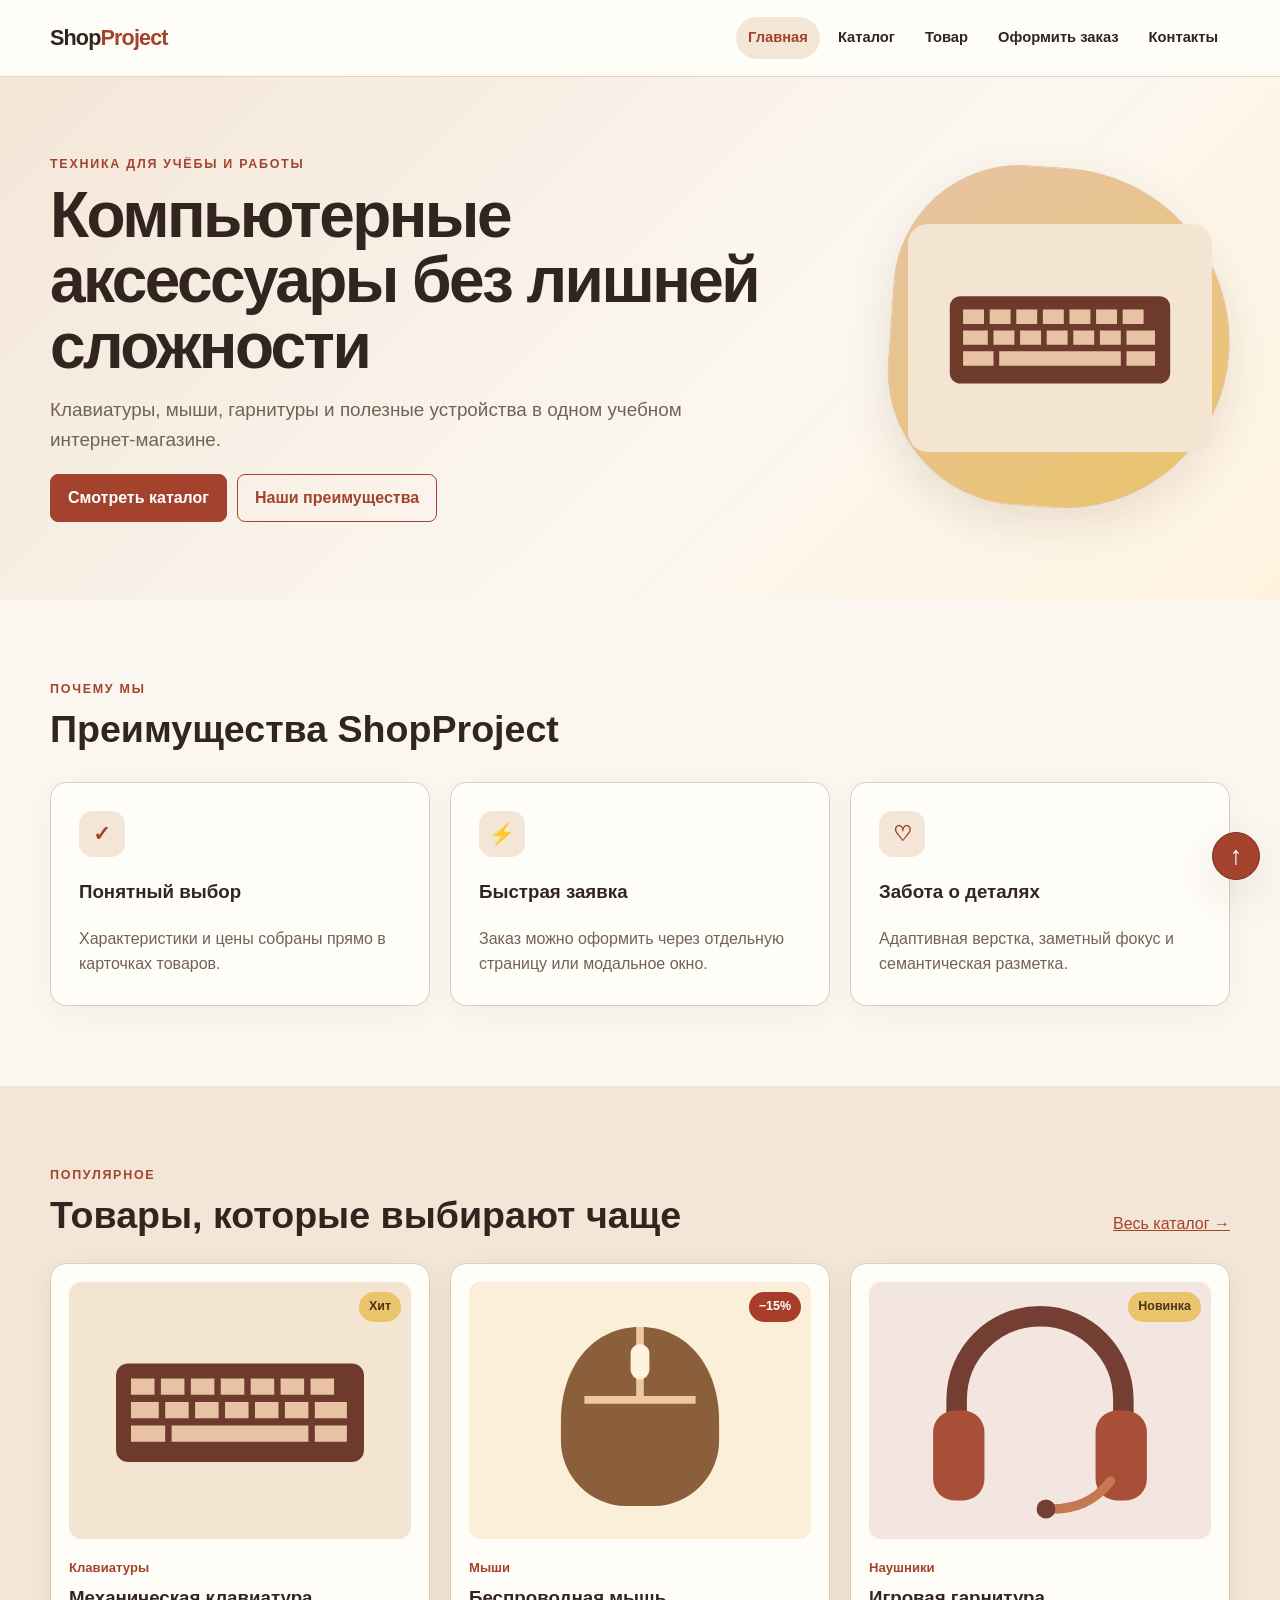
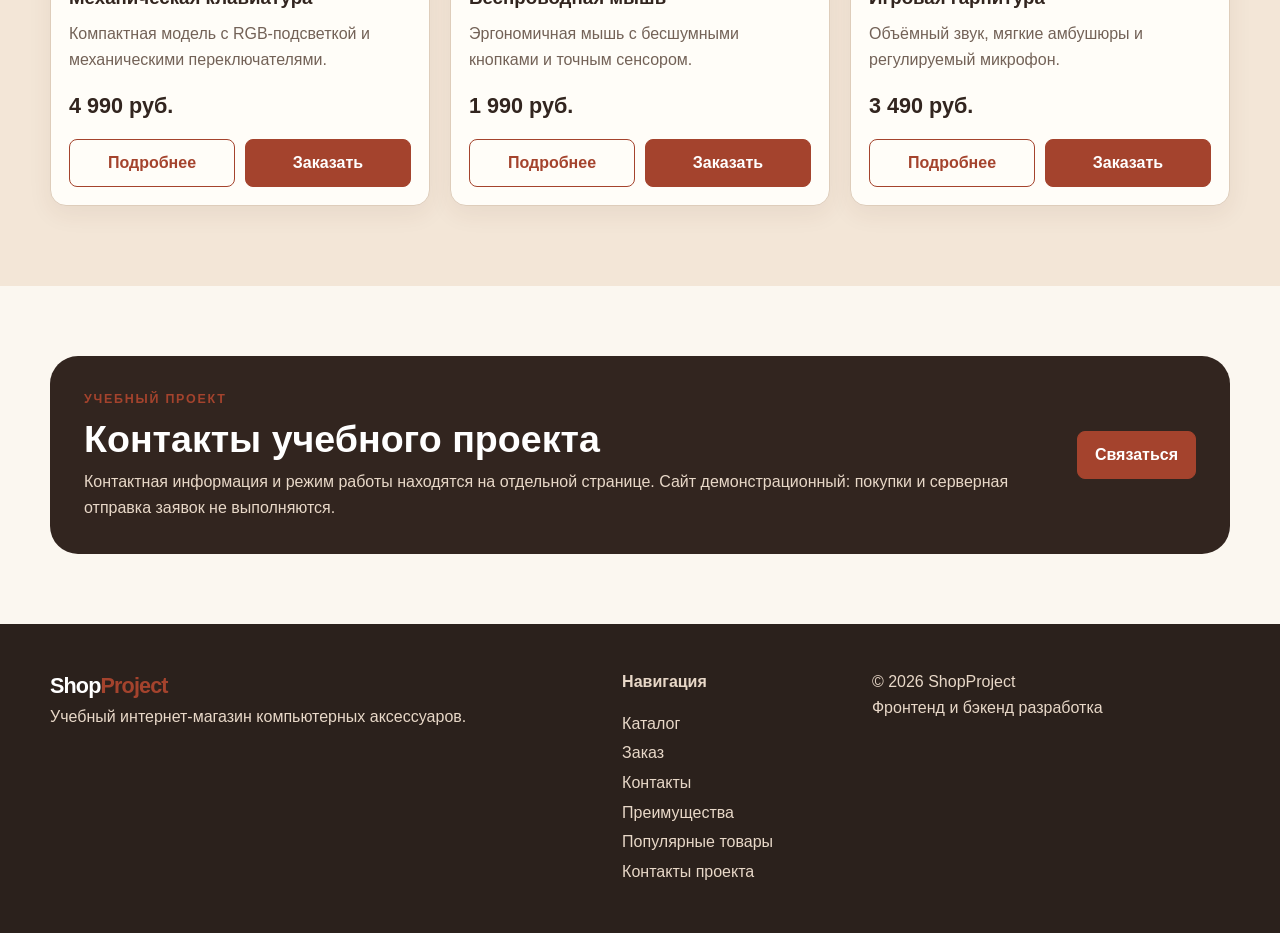
==== commit 9bb87782: "new color" ====
--- a/index.html
+++ b/index.html
@@ -11,7 +11,7 @@
     <link rel="stylesheet" href="css/style.css">
     <script src="js/main.js" defer></script>
   </head>
-  <body>
+  <body id="top">
     <header class="site-header">
       <div class="container site-header__inner">
         <a class="site-logo" href="index.html">Shop<span class="site-logo__accent">Project</span></a>
@@ -41,7 +41,9 @@
               <a class="button" href="catalog.html">Смотреть каталог</a><a class="button button--secondary" href="#advantages">Наши преимущества</a>
             </div>
           </div>
-          <div class="hero__visual" aria-hidden="true">⌨️</div>
+          <div class="hero__visual" aria-hidden="true">
+            <img class="hero__illustration" src="images/keyboard.svg" alt="">
+          </div>
         </div>
       </section>
       <section class="section" id="advantages">
@@ -179,6 +181,9 @@
         <p>© 2026 ShopProject<br>Фронтенд и бэкенд разработка</p>
       </div>
     </footer>
+    <a class="back-to-top" href="#top" aria-label="Вернуться в начало страницы" title="Наверх">
+      <span class="back-to-top__icon" aria-hidden="true">↑</span>
+    </a>
     <dialog class="order-dialog" id="order-dialog" aria-labelledby="order-dialog-title">
       <button
         class="order-dialog__close"
--- a/css/style.css
+++ b/css/style.css
@@ -1,17 +1,17 @@
 :root {
-  --color-bg: #f8fafc;
-  --color-surface: #fff;
-  --color-text: #172033;
-  --color-muted: #64748b;
-  --color-primary: #4f46e5;
-  --color-primary-dark: #3730a3;
-  --color-accent: #facc15;
-  --color-border: #dbe2ea;
-  --color-success: #16803c;
+  --color-bg: #fbf7f0;
+  --color-surface: #fffdf8;
+  --color-text: #32251f;
+  --color-muted: #736257;
+  --color-primary: #a4432d;
+  --color-primary-dark: #74311f;
+  --color-accent: #e9c46a;
+  --color-border: #decdbb;
+  --color-success: #3d6b45;
   --radius-sm: 8px;
   --radius-md: 16px;
   --radius-lg: 28px;
-  --shadow: 0 16px 45px rgba(30, 41, 59, .10);
+  --shadow: 0 16px 45px rgba(82, 49, 32, .12);
   --max-width: 1180px;
 }
 
@@ -66,7 +66,7 @@
 }
 
 .section--muted {
-  background: #eef2ff;
+  background: #f3e6d7;
 }
 
 .eyebrow {
@@ -82,8 +82,8 @@
   position: sticky;
   top: 0;
   z-index: 20;
-  border-bottom: 1px solid rgba(219,226,234,.85);
-  background: rgba(255,255,255,.94);
+  border-bottom: 1px solid rgba(222,205,187,.85);
+  background: rgba(255,253,248,.94);
   backdrop-filter: blur(12px);
 }
 
@@ -128,18 +128,18 @@
 
 .site-nav__link:hover, .site-nav__link--active {
   color: var(--color-primary);
-  background: #eef2ff;
+  background: #f3e6d7;
 }
 
 .site-nav__link:focus-visible, a:focus-visible, button:focus-visible, input:focus-visible, select:focus-visible, textarea:focus-visible {
-  outline: 3px solid #818cf8;
+  outline: 3px solid #8c3f2b;
   outline-offset: 3px;
 }
 
 .hero {
   padding: 78px 0;
   overflow: hidden;
-  background: linear-gradient(135deg, #eef2ff 0%, #f8fafc 58%, #ecfeff 100%);
+  background: linear-gradient(135deg, #f3e6d7 0%, #fbf7f0 58%, #fff3df 100%);
 }
 
 .hero__inner {
@@ -167,12 +167,18 @@
   aspect-ratio: 1;
   place-items: center;
   justify-self: end;
-  border: 1px solid #c7d2fe;
+  border: 1px solid #e7c3a3;
   border-radius: 42% 58% 55% 45%;
-  background: linear-gradient(145deg, #c7d2fe, #a5f3fc);
+  background: linear-gradient(145deg, #e7c3a3, #e9c46a);
   box-shadow: var(--shadow);
   font-size: clamp(5rem, 12vw, 9rem);
   transform: rotate(4deg);
+}
+
+.hero__illustration {
+  width: 90%;
+  border-radius: 20px;
+  transform: rotate(-4deg);
 }
 
 .button {
@@ -239,7 +245,7 @@
   border: 1px solid var(--color-border);
   border-radius: var(--radius-md);
   background: var(--color-surface);
-  box-shadow: 0 8px 25px rgba(30,41,59,.05);
+  box-shadow: 0 8px 25px rgba(82,49,32,.05);
 }
 
 .feature-card__icon, .contact-card__icon {
@@ -250,7 +256,7 @@
   place-items: center;
   border-radius: 14px;
   color: var(--color-primary);
-  background: #eef2ff;
+  background: #f3e6d7;
   font-size: 1.3rem;
   font-weight: 900;
 }
@@ -296,7 +302,7 @@
   border: 1px solid var(--color-border);
   border-radius: var(--radius-md);
   background: var(--color-surface);
-  box-shadow: 0 8px 25px rgba(30,41,59,.06);
+  box-shadow: 0 8px 25px rgba(82,49,32,.07);
   transition: transform .2s ease, box-shadow .2s ease;
 }
 
@@ -312,7 +318,7 @@
   z-index: 2;
   padding: 5px 10px;
   border-radius: 999px;
-  color: #322b00;
+  color: #4b351b;
   background: var(--color-accent);
   font-size: .78rem;
   font-weight: 900;
@@ -320,7 +326,7 @@
 
 .product-card__badge--sale {
   color: #fff;
-  background: #e11d48;
+  background: #a83d2a;
 }
 
 .product-card__image {
@@ -329,7 +335,7 @@
   margin-bottom: 18px;
   object-fit: cover;
   border-radius: 12px;
-  background: #eef2ff;
+  background: #f3e6d7;
 }
 
 .product-card__category, .product-detail__category {
@@ -363,7 +369,7 @@
 .page-heading {
   padding: 54px 0 45px;
   border-bottom: 1px solid var(--color-border);
-  background: #fff;
+  background: var(--color-surface);
 }
 
 .page-heading__title {
@@ -405,7 +411,7 @@
   padding: 22px;
   border: 1px solid var(--color-border);
   border-radius: var(--radius-md);
-  background: #fff;
+  background: var(--color-surface);
 }
 
 .catalog-filter__title {
@@ -441,20 +447,36 @@
 
 .back-to-top {
   position: fixed;
-  right: 24px;
-  bottom: 24px;
-  z-index: 10;
+  right: max(20px, env(safe-area-inset-right));
+  bottom: max(20px, env(safe-area-inset-bottom));
+  z-index: 40;
   display: grid;
   width: 48px;
   height: 48px;
   place-items: center;
+  border: 1px solid var(--color-primary-dark);
   border-radius: 50%;
   color: #fff;
   background: var(--color-primary);
   box-shadow: var(--shadow);
-  font-size: 1.4rem;
+  font-size: 1.6rem;
   font-weight: 900;
   text-decoration: none;
+  transition: background-color .2s ease, transform .2s ease;
+}
+
+.back-to-top:hover {
+  color: #fff;
+  background: var(--color-primary-dark);
+  transform: translateY(-3px);
+}
+
+.back-to-top__icon {
+  line-height: 1;
+}
+
+input[type="checkbox"], input[type="radio"] {
+  accent-color: var(--color-primary);
 }
 
 .product-detail {
@@ -469,7 +491,7 @@
   position: relative;
   padding: 28px;
   border-radius: var(--radius-lg);
-  background: #eef2ff;
+  background: #f3e6d7;
 }
 
 .product-detail__image {
@@ -508,7 +530,7 @@
   border-collapse: collapse;
   border-radius: var(--radius-md);
   overflow: hidden;
-  background: #fff;
+  background: var(--color-surface);
 }
 
 .specification-table caption {
@@ -537,7 +559,7 @@
   padding: 34px;
   border-radius: var(--radius-lg);
   color: #fff;
-  background: #172033;
+  background: #32251f;
 }
 
 .info-banner__title {
@@ -546,7 +568,7 @@
 
 .info-banner__description {
   margin-bottom: 0;
-  color: #cbd5e1;
+  color: #e8d8c8;
 }
 
 .order-layout {
@@ -590,7 +612,7 @@
   padding: 18px;
   border-left: 4px solid var(--color-accent);
   border-radius: 8px;
-  background: #fffbea;
+  background: #fff1d6;
 }
 
 .notice__description {
@@ -606,7 +628,7 @@
   padding: 32px;
   border: 1px solid var(--color-border);
   border-radius: var(--radius-md);
-  background: #fff;
+  background: var(--color-surface);
   box-shadow: var(--shadow);
 }
 
@@ -629,10 +651,10 @@
 .order-form__input, .order-form__select, .order-form__textarea {
   width: 100%;
   padding: 11px 12px;
-  border: 1px solid #b9c4d2;
+  border: 1px solid #bda58e;
   border-radius: var(--radius-sm);
   color: var(--color-text);
-  background: #fff;
+  background: var(--color-surface);
   font: inherit;
 }
 
@@ -645,8 +667,8 @@
 }
 
 [aria-invalid="true"] {
-  border-color: #dc2626 !important;
-  background: #fff7f7 !important;
+  border-color: #af3529 !important;
+  background: #fff0e9 !important;
 }
 
 .order-form__agreement {
@@ -663,8 +685,8 @@
 .success-message {
   padding: 12px 15px;
   border-radius: var(--radius-sm);
-  color: #12662f;
-  background: #dcfce7;
+  color: #345c39;
+  background: #e7eedc;
   font-weight: 800;
 }
 
@@ -676,6 +698,8 @@
   border-radius: var(--radius-md);
   box-shadow: var(--shadow);
   overflow-y: auto;
+  color: var(--color-text);
+  background: var(--color-surface);
 }
 
 .order-dialog__title {
@@ -687,7 +711,7 @@
 }
 
 .order-dialog::backdrop {
-  background: rgba(15,23,42,.68);
+  background: rgba(43,33,28,.68);
   backdrop-filter: blur(3px);
 }
 
@@ -699,7 +723,7 @@
   height: 38px;
   border: 0;
   border-radius: 50%;
-  background: #eef2ff;
+  background: #f3e6d7;
   font-size: 1.5rem;
   cursor: pointer;
 }
@@ -708,7 +732,7 @@
   max-width: min(420px, calc(100% - 44px));
   position: fixed;
   right: 22px;
-  bottom: 22px;
+  bottom: calc(88px + env(safe-area-inset-bottom));
   z-index: 30;
   box-shadow: var(--shadow);
 }
@@ -729,7 +753,7 @@
   justify-content: space-between;
   gap: 20px;
   padding: 14px 0;
-  border-bottom: 1px solid #c7d2fe;
+  border-bottom: 1px solid #e7c3a3;
 }
 
 .schedule__time {
@@ -739,8 +763,8 @@
 
 .site-footer {
   padding: 45px 0;
-  color: #cbd5e1;
-  background: #0f172a;
+  color: #e8d8c8;
+  background: #2b211c;
 }
 
 .site-footer__inner {
@@ -757,7 +781,7 @@
 .site-footer__link {
   display: block;
   margin: 4px 0;
-  color: #cbd5e1;
+  color: #e8d8c8;
   text-decoration: none;
 }
 
@@ -880,7 +904,7 @@
     scroll-behavior: auto;
   }
 
-  .button, .product-card {
+  .button, .product-card, .back-to-top {
     transition: none;
   }
 
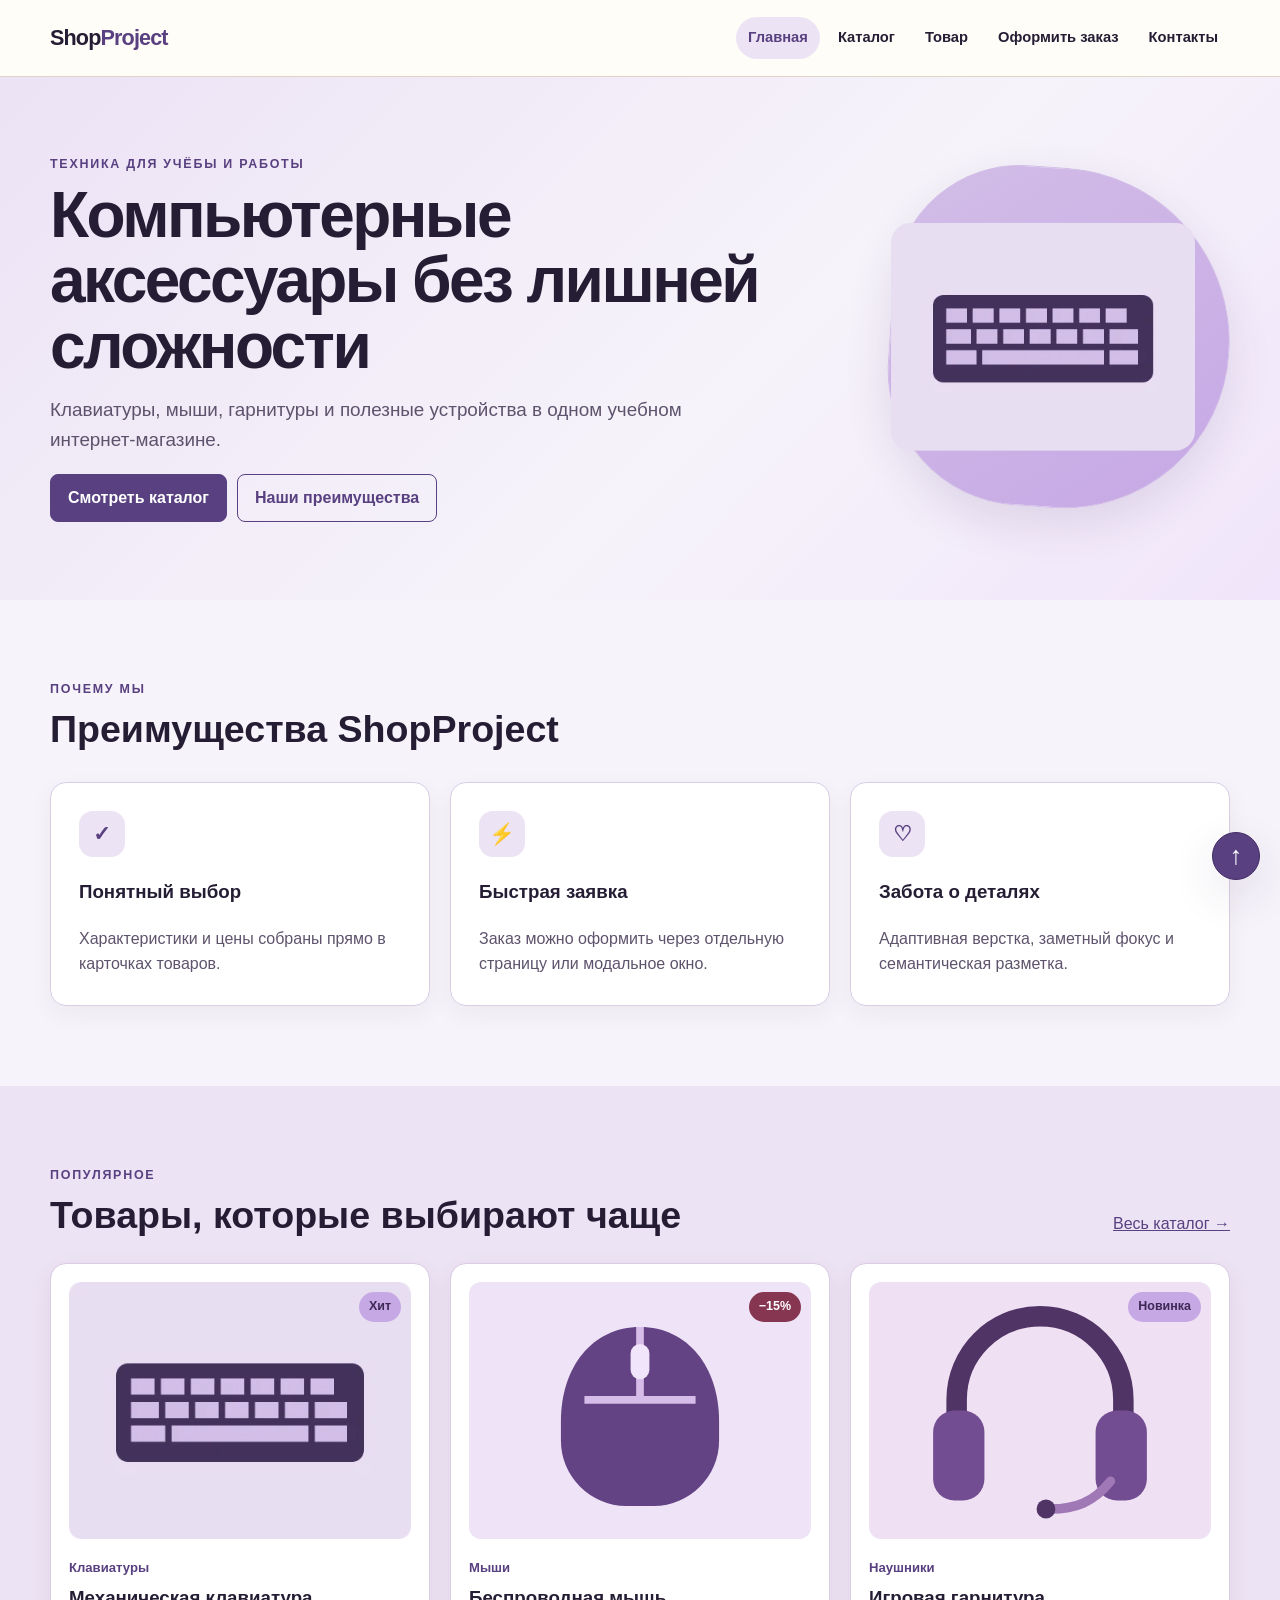
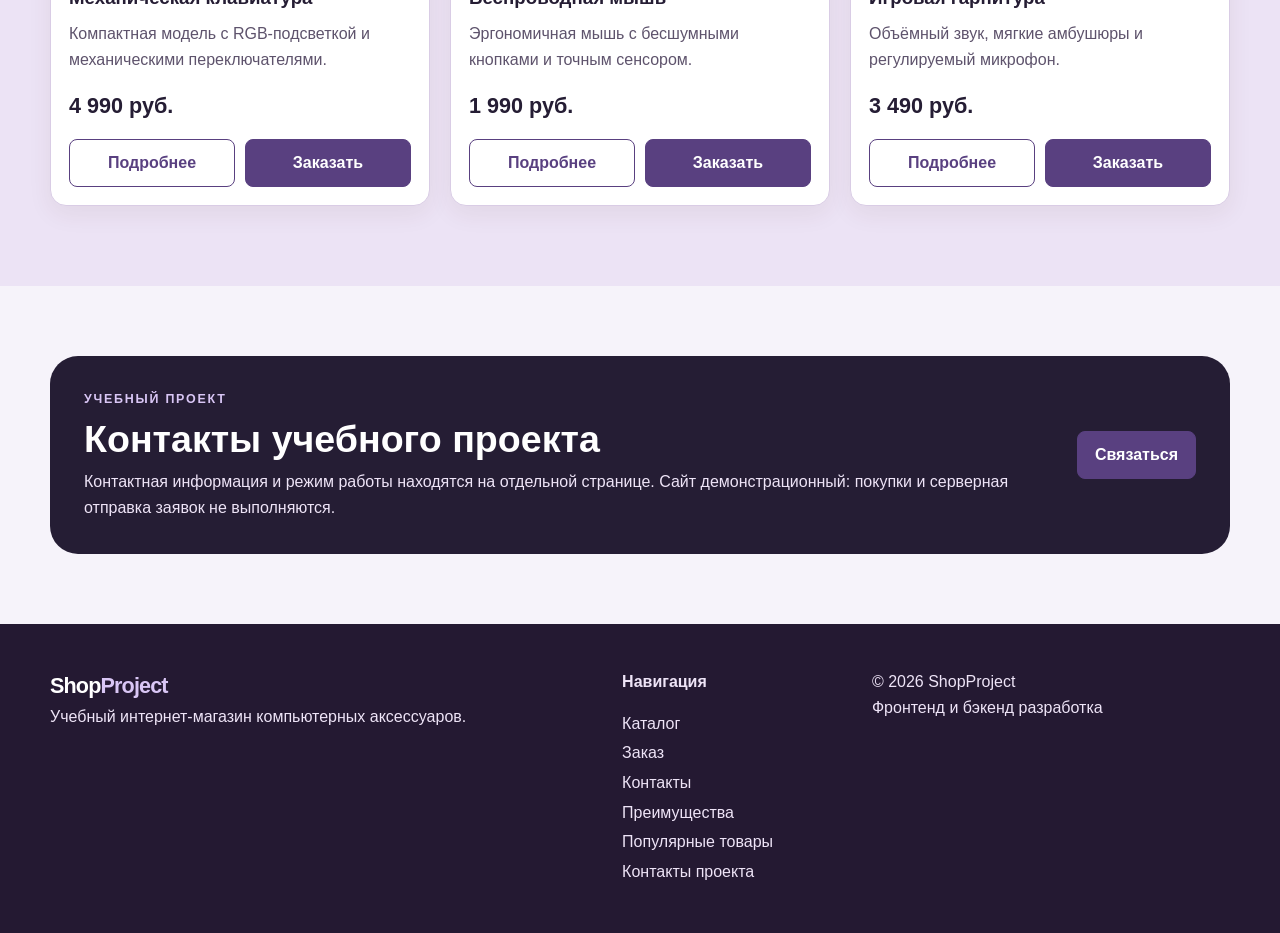
==== commit 7b95b7ea: "Complete practices 13–15: responsive layout, accessibility and Go" ====
--- a/index.html
+++ b/index.html
@@ -5,10 +5,11 @@
     <meta name="viewport" content="width=device-width, initial-scale=1">
     <meta
       name="description"
-      content="ShopProject — учебный интернет-магазин компьютерных аксессуаров."
+      content="ShopProject — учебный интернет-магазин компьютерных аксессуаров и периферийных устройств."
     >
     <title>ShopProject — компьютерные аксессуары</title>
     <link rel="stylesheet" href="css/style.css">
+    <link rel="stylesheet" href="css/responsive.css">
     <script src="js/main.js" defer></script>
   </head>
   <body id="top">
@@ -41,8 +42,8 @@
               <a class="button" href="catalog.html">Смотреть каталог</a><a class="button button--secondary" href="#advantages">Наши преимущества</a>
             </div>
           </div>
-          <div class="hero__visual" aria-hidden="true">
-            <img class="hero__illustration" src="images/keyboard.svg" alt="">
+          <div class="hero__visual">
+            <picture><source type="image/webp" srcset="images/keyboard-400.webp 400w, images/keyboard-800.webp 800w" sizes="(max-width: 650px) calc(100vw - 32px), (max-width: 900px) 45vw, 360px"><img class="hero__illustration" src="images/keyboard.svg" alt="" width="800" height="600"></picture>
           </div>
         </div>
       </section>
@@ -87,11 +88,10 @@
           <div class="product-grid">
             <article class="product-card">
               <span class="product-card__badge">Хит</span>
-              <img
+              <picture><source type="image/webp" srcset="images/keyboard-400.webp 400w, images/keyboard-800.webp 800w" sizes="(max-width: 650px) calc(100vw - 32px), (max-width: 900px) 45vw, 360px"><img
                 class="product-card__image"
                 src="images/keyboard.svg"
-                alt="Механическая клавиатура"
-              >
+                alt="Механическая клавиатура" width="800" height="600"></picture>
               <p class="product-card__category">Клавиатуры</p>
               <h3 class="product-card__title">Механическая клавиатура</h3>
               <p class="product-card__description">
@@ -111,7 +111,7 @@
             </article>
             <article class="product-card">
               <span class="product-card__badge product-card__badge--sale">−15%</span>
-              <img class="product-card__image" src="images/mouse.svg" alt="Беспроводная мышь">
+              <img class="product-card__image" src="images/mouse.svg" alt="Беспроводная мышь" width="800" height="600">
               <p class="product-card__category">Мыши</p>
               <h3 class="product-card__title">Беспроводная мышь</h3>
               <p class="product-card__description">
@@ -131,7 +131,7 @@
             </article>
             <article class="product-card">
               <span class="product-card__badge">Новинка</span>
-              <img class="product-card__image" src="images/headphones.svg" alt="Игровая гарнитура">
+              <img class="product-card__image" src="images/headphones.svg" alt="Игровая гарнитура" width="800" height="600">
               <p class="product-card__category">Наушники</p>
               <h3 class="product-card__title">Игровая гарнитура</h3>
               <p class="product-card__description">Объёмный звук, мягкие амбушюры и регулируемый микрофон.</p>
--- a/css/style.css
+++ b/css/style.css
@@ -1,17 +1,17 @@
 :root {
-  --color-bg: #fbf7f0;
-  --color-surface: #fffdf8;
-  --color-text: #32251f;
-  --color-muted: #736257;
-  --color-primary: #a4432d;
-  --color-primary-dark: #74311f;
-  --color-accent: #e9c46a;
-  --color-border: #decdbb;
+  --color-bg: #f6f3fa;
+  --color-surface: #ffffff;
+  --color-text: #251d34;
+  --color-muted: #5e536c;
+  --color-primary: #594080;
+  --color-primary-dark: #412b65;
+  --color-accent: #c6a8e5;
+  --color-border: #d9cce5;
   --color-success: #3d6b45;
   --radius-sm: 8px;
   --radius-md: 16px;
   --radius-lg: 28px;
-  --shadow: 0 16px 45px rgba(82, 49, 32, .12);
+  --shadow: 0 16px 45px rgba(65, 43, 101, .12);
   --max-width: 1180px;
 }
 
@@ -66,7 +66,7 @@
 }
 
 .section--muted {
-  background: #f3e6d7;
+  background: #ece3f5;
 }
 
 .eyebrow {
@@ -128,18 +128,18 @@
 
 .site-nav__link:hover, .site-nav__link--active {
   color: var(--color-primary);
-  background: #f3e6d7;
+  background: #ece3f5;
 }
 
 .site-nav__link:focus-visible, a:focus-visible, button:focus-visible, input:focus-visible, select:focus-visible, textarea:focus-visible {
-  outline: 3px solid #8c3f2b;
+  outline: 3px solid #57377e;
   outline-offset: 3px;
 }
 
 .hero {
   padding: 78px 0;
   overflow: hidden;
-  background: linear-gradient(135deg, #f3e6d7 0%, #fbf7f0 58%, #fff3df 100%);
+  background: linear-gradient(135deg, #ece3f5 0%, #f6f3fa 58%, #f0e5fa 100%);
 }
 
 .hero__inner {
@@ -167,9 +167,9 @@
   aspect-ratio: 1;
   place-items: center;
   justify-self: end;
-  border: 1px solid #e7c3a3;
+  border: 1px solid #d2bde7;
   border-radius: 42% 58% 55% 45%;
-  background: linear-gradient(145deg, #e7c3a3, #e9c46a);
+  background: linear-gradient(145deg, #d2bde7, #c6a8e5);
   box-shadow: var(--shadow);
   font-size: clamp(5rem, 12vw, 9rem);
   transform: rotate(4deg);
@@ -256,7 +256,7 @@
   place-items: center;
   border-radius: 14px;
   color: var(--color-primary);
-  background: #f3e6d7;
+  background: #ece3f5;
   font-size: 1.3rem;
   font-weight: 900;
 }
@@ -318,7 +318,7 @@
   z-index: 2;
   padding: 5px 10px;
   border-radius: 999px;
-  color: #4b351b;
+  color: #3d2856;
   background: var(--color-accent);
   font-size: .78rem;
   font-weight: 900;
@@ -326,7 +326,7 @@
 
 .product-card__badge--sale {
   color: #fff;
-  background: #a83d2a;
+  background: #873651;
 }
 
 .product-card__image {
@@ -335,7 +335,7 @@
   margin-bottom: 18px;
   object-fit: cover;
   border-radius: 12px;
-  background: #f3e6d7;
+  background: #ece3f5;
 }
 
 .product-card__category, .product-detail__category {
@@ -491,7 +491,7 @@
   position: relative;
   padding: 28px;
   border-radius: var(--radius-lg);
-  background: #f3e6d7;
+  background: #ece3f5;
 }
 
 .product-detail__image {
@@ -559,7 +559,7 @@
   padding: 34px;
   border-radius: var(--radius-lg);
   color: #fff;
-  background: #32251f;
+  background: #251d34;
 }
 
 .info-banner__title {
@@ -568,7 +568,7 @@
 
 .info-banner__description {
   margin-bottom: 0;
-  color: #e8d8c8;
+  color: #eee4f7;
 }
 
 .order-layout {
@@ -612,7 +612,7 @@
   padding: 18px;
   border-left: 4px solid var(--color-accent);
   border-radius: 8px;
-  background: #fff1d6;
+  background: #f1e7fb;
 }
 
 .notice__description {
@@ -651,7 +651,7 @@
 .order-form__input, .order-form__select, .order-form__textarea {
   width: 100%;
   padding: 11px 12px;
-  border: 1px solid #bda58e;
+  border: 1px solid #9682a9;
   border-radius: var(--radius-sm);
   color: var(--color-text);
   background: var(--color-surface);
@@ -667,8 +667,8 @@
 }
 
 [aria-invalid="true"] {
-  border-color: #af3529 !important;
-  background: #fff0e9 !important;
+  border-color: #97334a !important;
+  background: #fff0f4 !important;
 }
 
 .order-form__agreement {
@@ -723,7 +723,7 @@
   height: 38px;
   border: 0;
   border-radius: 50%;
-  background: #f3e6d7;
+  background: #ece3f5;
   font-size: 1.5rem;
   cursor: pointer;
 }
@@ -753,7 +753,7 @@
   justify-content: space-between;
   gap: 20px;
   padding: 14px 0;
-  border-bottom: 1px solid #e7c3a3;
+  border-bottom: 1px solid #d2bde7;
 }
 
 .schedule__time {
@@ -763,8 +763,8 @@
 
 .site-footer {
   padding: 45px 0;
-  color: #e8d8c8;
-  background: #2b211c;
+  color: #eee4f7;
+  background: #241932;
 }
 
 .site-footer__inner {
@@ -781,7 +781,7 @@
 .site-footer__link {
   display: block;
   margin: 4px 0;
-  color: #e8d8c8;
+  color: #eee4f7;
   text-decoration: none;
 }
 
--- a/css/responsive.css
+++ b/css/responsive.css
@@ -0,0 +1,20 @@
+/* Адаптивность КР №3: сохраняем исходную структуру HTML и БЭМ. */
+img { height: auto; }
+picture { display: block; min-width: 0; }
+.product-detail__media, .product-detail__content, .catalog-layout > *,
+.order-layout > *, .order-form__row > *, .site-footer__inner > * { min-width: 0; }
+.order-form__input, .order-form__select, .order-form__textarea { min-width: 0; max-width: 100%; }
+.order-form__label, .site-footer a, .contacts-grid, .product-card__title { overflow-wrap: anywhere; }
+.table-wrapper { max-width: 100%; overflow-x: auto; }
+.table-wrapper:focus-visible { outline: 3px solid var(--color-primary); outline-offset: 3px; }
+.specification-table { min-width: 0; table-layout: fixed; width: 100%; }
+.specification-table th, .specification-table td { overflow-wrap: anywhere; }
+.order-dialog { max-width: calc(100% - 24px); max-height: 90vh; overflow: auto; }
+@media (max-width: 650px) {
+  .specification-table th, .specification-table td { padding: .65rem .5rem; }
+  .order-form__input, .order-form__select, .order-form__textarea { font-size: 16px; }
+  .order-form__row { gap: .8rem; }
+}
+
+/* Светлый акцент для компонентов с тёмным фоном. */
+.site-footer .site-logo__accent, .info-banner .eyebrow { color: #d9c6f5; }
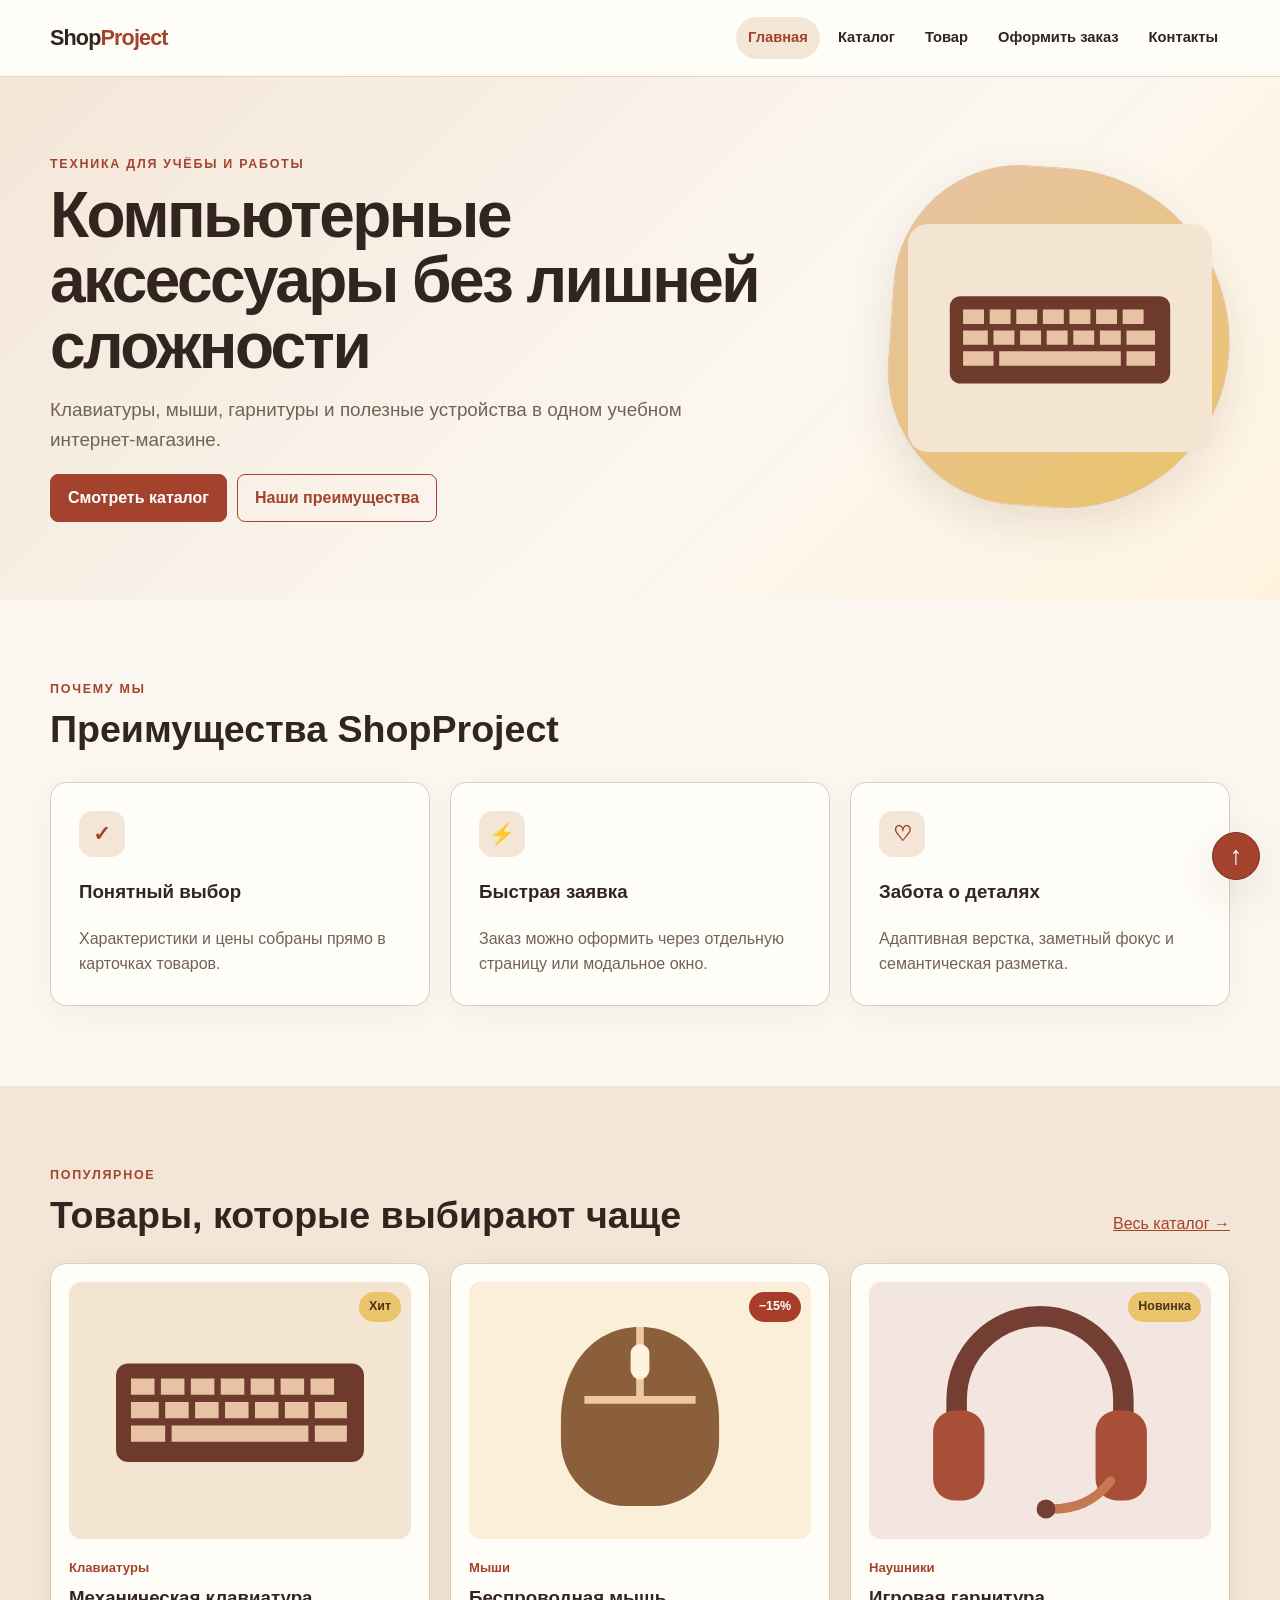
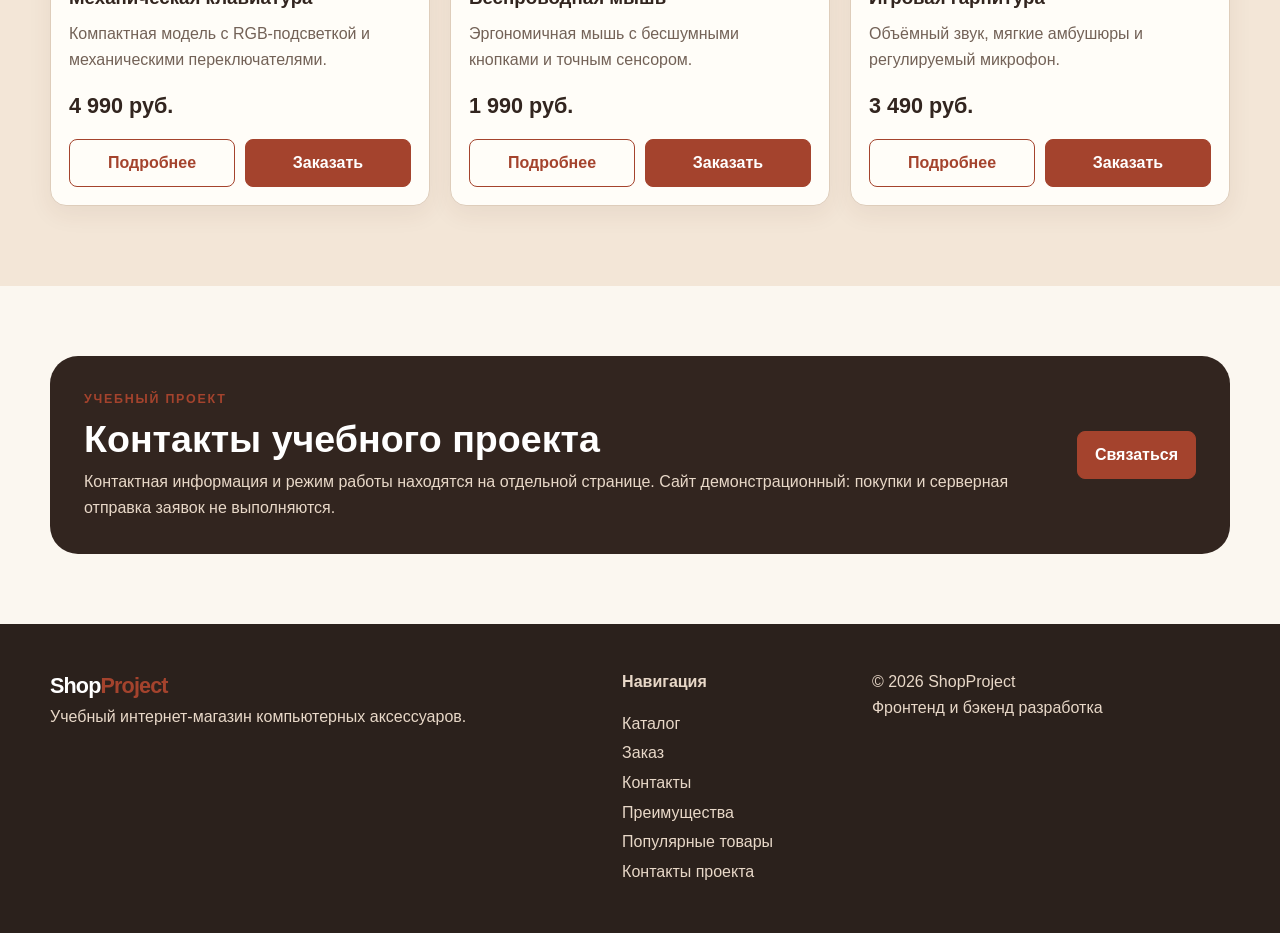
==== commit e8d83977: "Revert "Complete practices 13–15: responsive layout, accessibility and Go"" ====
--- a/index.html
+++ b/index.html
@@ -9,7 +9,6 @@
     >
     <title>ShopProject — компьютерные аксессуары</title>
     <link rel="stylesheet" href="css/style.css">
-    <link rel="stylesheet" href="css/responsive.css">
     <script src="js/main.js" defer></script>
   </head>
   <body id="top">
@@ -42,8 +41,8 @@
               <a class="button" href="catalog.html">Смотреть каталог</a><a class="button button--secondary" href="#advantages">Наши преимущества</a>
             </div>
           </div>
-          <div class="hero__visual">
-            <picture><source type="image/webp" srcset="images/keyboard-400.webp 400w, images/keyboard-800.webp 800w" sizes="(max-width: 650px) calc(100vw - 32px), (max-width: 900px) 45vw, 360px"><img class="hero__illustration" src="images/keyboard.svg" alt="" width="800" height="600"></picture>
+          <div class="hero__visual" aria-hidden="true">
+            <img class="hero__illustration" src="images/keyboard.svg" alt="">
           </div>
         </div>
       </section>
@@ -88,10 +87,11 @@
           <div class="product-grid">
             <article class="product-card">
               <span class="product-card__badge">Хит</span>
-              <picture><source type="image/webp" srcset="images/keyboard-400.webp 400w, images/keyboard-800.webp 800w" sizes="(max-width: 650px) calc(100vw - 32px), (max-width: 900px) 45vw, 360px"><img
+              <img
                 class="product-card__image"
                 src="images/keyboard.svg"
-                alt="Механическая клавиатура" width="800" height="600"></picture>
+                alt="Механическая клавиатура"
+              >
               <p class="product-card__category">Клавиатуры</p>
               <h3 class="product-card__title">Механическая клавиатура</h3>
               <p class="product-card__description">
@@ -111,7 +111,7 @@
             </article>
             <article class="product-card">
               <span class="product-card__badge product-card__badge--sale">−15%</span>
-              <img class="product-card__image" src="images/mouse.svg" alt="Беспроводная мышь" width="800" height="600">
+              <img class="product-card__image" src="images/mouse.svg" alt="Беспроводная мышь">
               <p class="product-card__category">Мыши</p>
               <h3 class="product-card__title">Беспроводная мышь</h3>
               <p class="product-card__description">
@@ -131,7 +131,7 @@
             </article>
             <article class="product-card">
               <span class="product-card__badge">Новинка</span>
-              <img class="product-card__image" src="images/headphones.svg" alt="Игровая гарнитура" width="800" height="600">
+              <img class="product-card__image" src="images/headphones.svg" alt="Игровая гарнитура">
               <p class="product-card__category">Наушники</p>
               <h3 class="product-card__title">Игровая гарнитура</h3>
               <p class="product-card__description">Объёмный звук, мягкие амбушюры и регулируемый микрофон.</p>
--- a/css/style.css
+++ b/css/style.css
@@ -1,17 +1,17 @@
 :root {
-  --color-bg: #f6f3fa;
-  --color-surface: #ffffff;
-  --color-text: #251d34;
-  --color-muted: #5e536c;
-  --color-primary: #594080;
-  --color-primary-dark: #412b65;
-  --color-accent: #c6a8e5;
-  --color-border: #d9cce5;
+  --color-bg: #fbf7f0;
+  --color-surface: #fffdf8;
+  --color-text: #32251f;
+  --color-muted: #736257;
+  --color-primary: #a4432d;
+  --color-primary-dark: #74311f;
+  --color-accent: #e9c46a;
+  --color-border: #decdbb;
   --color-success: #3d6b45;
   --radius-sm: 8px;
   --radius-md: 16px;
   --radius-lg: 28px;
-  --shadow: 0 16px 45px rgba(65, 43, 101, .12);
+  --shadow: 0 16px 45px rgba(82, 49, 32, .12);
   --max-width: 1180px;
 }
 
@@ -66,7 +66,7 @@
 }
 
 .section--muted {
-  background: #ece3f5;
+  background: #f3e6d7;
 }
 
 .eyebrow {
@@ -128,18 +128,18 @@
 
 .site-nav__link:hover, .site-nav__link--active {
   color: var(--color-primary);
-  background: #ece3f5;
+  background: #f3e6d7;
 }
 
 .site-nav__link:focus-visible, a:focus-visible, button:focus-visible, input:focus-visible, select:focus-visible, textarea:focus-visible {
-  outline: 3px solid #57377e;
+  outline: 3px solid #8c3f2b;
   outline-offset: 3px;
 }
 
 .hero {
   padding: 78px 0;
   overflow: hidden;
-  background: linear-gradient(135deg, #ece3f5 0%, #f6f3fa 58%, #f0e5fa 100%);
+  background: linear-gradient(135deg, #f3e6d7 0%, #fbf7f0 58%, #fff3df 100%);
 }
 
 .hero__inner {
@@ -167,9 +167,9 @@
   aspect-ratio: 1;
   place-items: center;
   justify-self: end;
-  border: 1px solid #d2bde7;
+  border: 1px solid #e7c3a3;
   border-radius: 42% 58% 55% 45%;
-  background: linear-gradient(145deg, #d2bde7, #c6a8e5);
+  background: linear-gradient(145deg, #e7c3a3, #e9c46a);
   box-shadow: var(--shadow);
   font-size: clamp(5rem, 12vw, 9rem);
   transform: rotate(4deg);
@@ -256,7 +256,7 @@
   place-items: center;
   border-radius: 14px;
   color: var(--color-primary);
-  background: #ece3f5;
+  background: #f3e6d7;
   font-size: 1.3rem;
   font-weight: 900;
 }
@@ -318,7 +318,7 @@
   z-index: 2;
   padding: 5px 10px;
   border-radius: 999px;
-  color: #3d2856;
+  color: #4b351b;
   background: var(--color-accent);
   font-size: .78rem;
   font-weight: 900;
@@ -326,7 +326,7 @@
 
 .product-card__badge--sale {
   color: #fff;
-  background: #873651;
+  background: #a83d2a;
 }
 
 .product-card__image {
@@ -335,7 +335,7 @@
   margin-bottom: 18px;
   object-fit: cover;
   border-radius: 12px;
-  background: #ece3f5;
+  background: #f3e6d7;
 }
 
 .product-card__category, .product-detail__category {
@@ -491,7 +491,7 @@
   position: relative;
   padding: 28px;
   border-radius: var(--radius-lg);
-  background: #ece3f5;
+  background: #f3e6d7;
 }
 
 .product-detail__image {
@@ -559,7 +559,7 @@
   padding: 34px;
   border-radius: var(--radius-lg);
   color: #fff;
-  background: #251d34;
+  background: #32251f;
 }
 
 .info-banner__title {
@@ -568,7 +568,7 @@
 
 .info-banner__description {
   margin-bottom: 0;
-  color: #eee4f7;
+  color: #e8d8c8;
 }
 
 .order-layout {
@@ -612,7 +612,7 @@
   padding: 18px;
   border-left: 4px solid var(--color-accent);
   border-radius: 8px;
-  background: #f1e7fb;
+  background: #fff1d6;
 }
 
 .notice__description {
@@ -651,7 +651,7 @@
 .order-form__input, .order-form__select, .order-form__textarea {
   width: 100%;
   padding: 11px 12px;
-  border: 1px solid #9682a9;
+  border: 1px solid #bda58e;
   border-radius: var(--radius-sm);
   color: var(--color-text);
   background: var(--color-surface);
@@ -667,8 +667,8 @@
 }
 
 [aria-invalid="true"] {
-  border-color: #97334a !important;
-  background: #fff0f4 !important;
+  border-color: #af3529 !important;
+  background: #fff0e9 !important;
 }
 
 .order-form__agreement {
@@ -723,7 +723,7 @@
   height: 38px;
   border: 0;
   border-radius: 50%;
-  background: #ece3f5;
+  background: #f3e6d7;
   font-size: 1.5rem;
   cursor: pointer;
 }
@@ -753,7 +753,7 @@
   justify-content: space-between;
   gap: 20px;
   padding: 14px 0;
-  border-bottom: 1px solid #d2bde7;
+  border-bottom: 1px solid #e7c3a3;
 }
 
 .schedule__time {
@@ -763,8 +763,8 @@
 
 .site-footer {
   padding: 45px 0;
-  color: #eee4f7;
-  background: #241932;
+  color: #e8d8c8;
+  background: #2b211c;
 }
 
 .site-footer__inner {
@@ -781,7 +781,7 @@
 .site-footer__link {
   display: block;
   margin: 4px 0;
-  color: #eee4f7;
+  color: #e8d8c8;
   text-decoration: none;
 }
 
